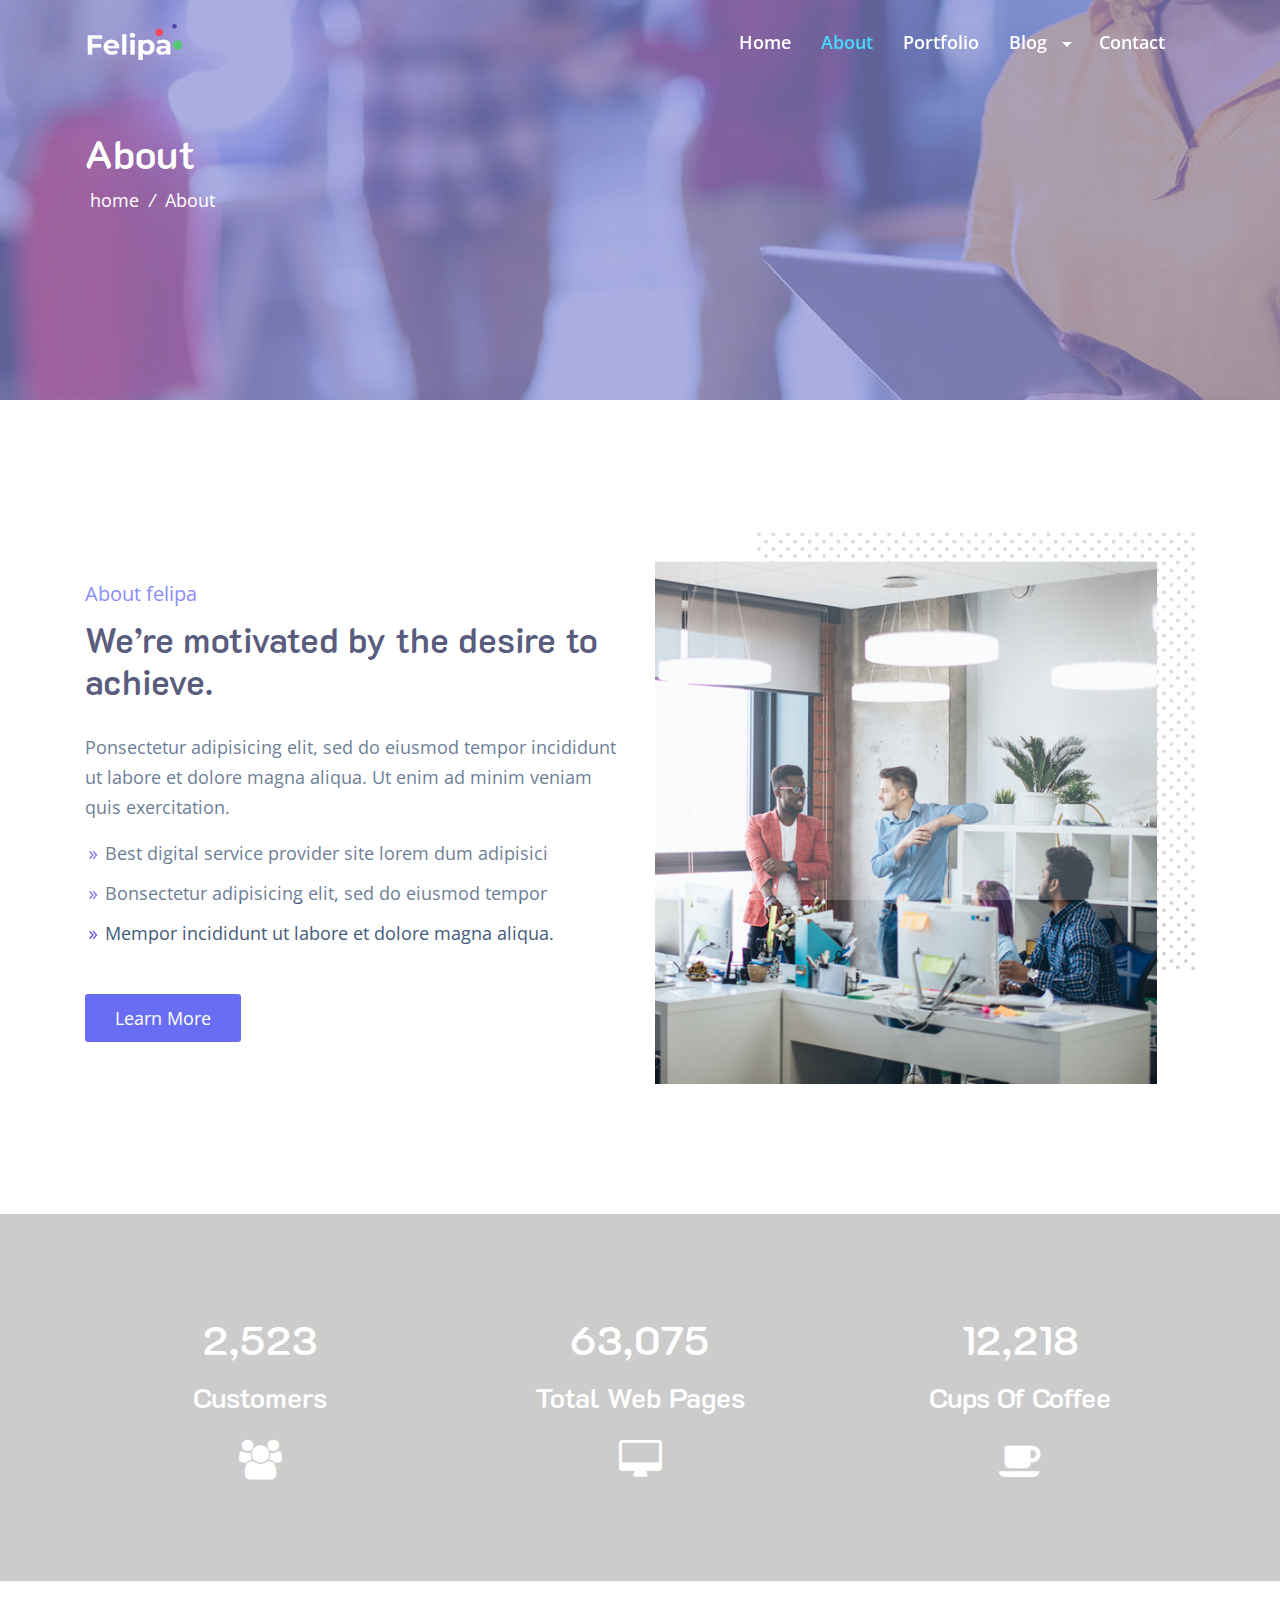
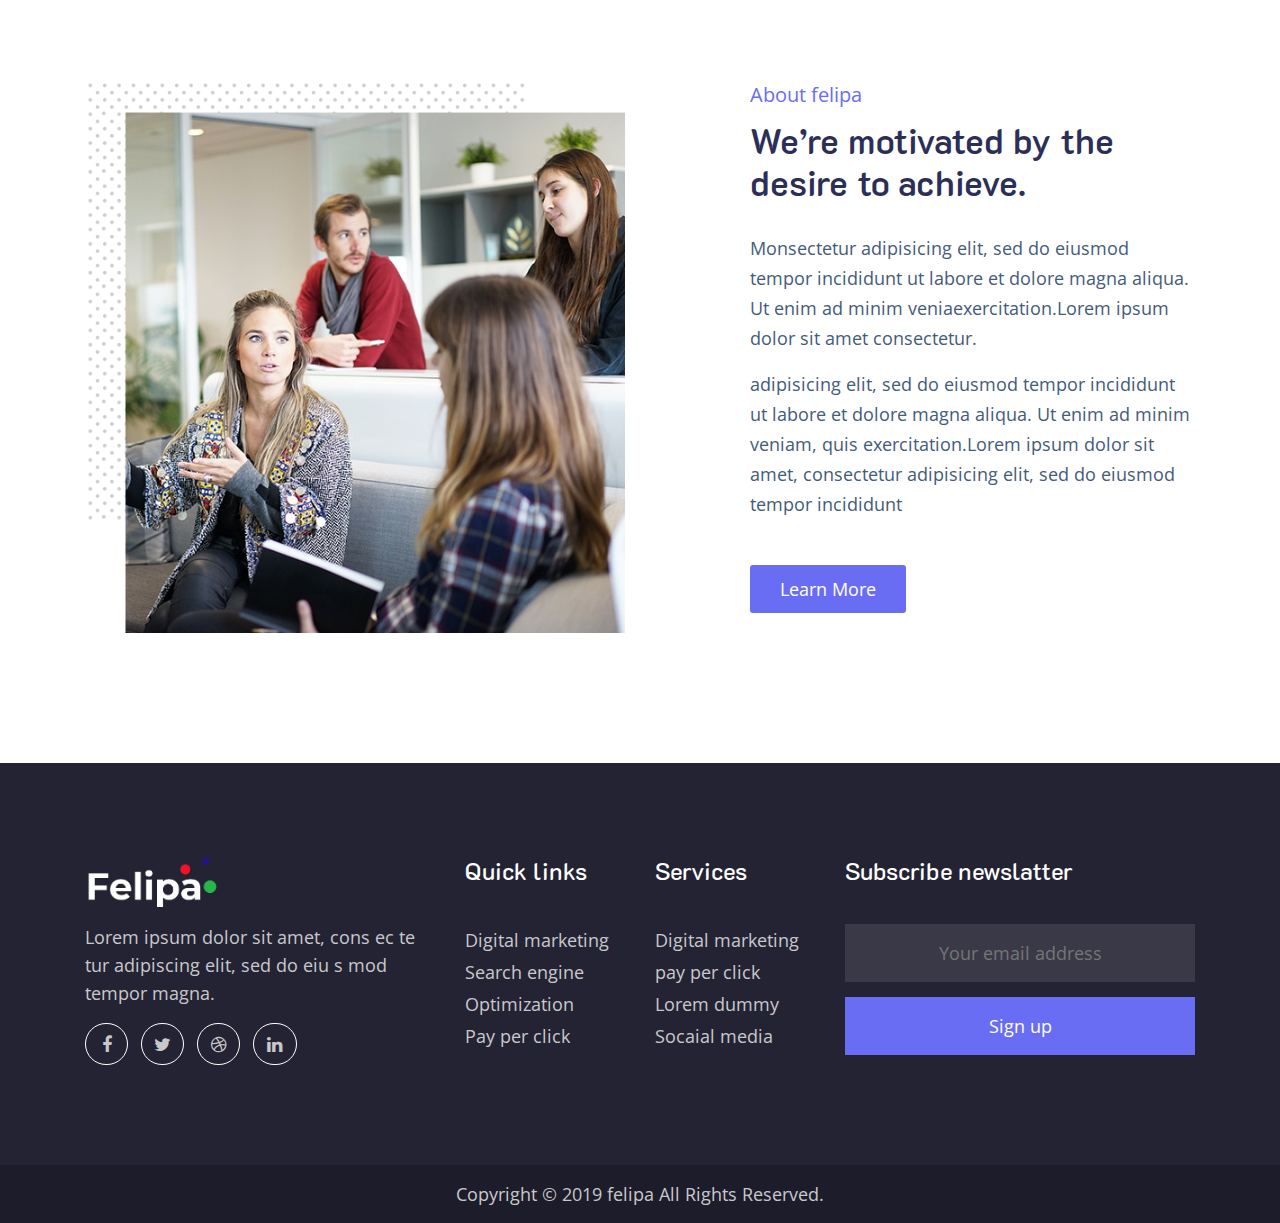
==== about.html @ 46c105ef "i just push the tamplate" ====
<!doctype html>
<html lang="zxx">


<!-- Mirrored from themebeyond.com/html/felipa/about.html by HTTrack Website Copier/3.x [XR&CO'2014], Wed, 31 May 2023 21:00:04 GMT -->
<head>
    <!-- Required meta tags -->
    <meta charset="utf-8">
    <meta name="viewport" content="width=device-width, initial-scale=1, shrink-to-fit=no">
    <!-- Bootstrap CSS -->
    <link rel="stylesheet" href="css/bootstrap.min.css">
    <link rel="stylesheet" href="css/slick.css">
    <link rel="stylesheet" href="css/slick-theme.css">
    <link rel="stylesheet" href="css/flaticon.css">
    <link rel="stylesheet" href="css/elegent-icon.css">
    <link rel="stylesheet" href="css/font-awesome.min.css">
    <link rel="stylesheet" href="css/magnific-popup.css">
    <link rel="stylesheet" href="css/color.css">
    <link rel="stylesheet" href="css/theme.css">
    <title>Felipa - About</title>
</head>

<body>
    <!-- Preloading -->
    <div id="preloader">
        <div class="spinner">
            <div class="uil-ripple-css" style="transform:scale(0.29);">
                <div></div>
                <div></div>
            </div>
        </div>
    </div>
    <nav class="navbar navbar-expand-lg fixed-top">
        <div class="container">
            <a href="index.html" class="custom-logo-link">
                <img src="images/logo-white.png" alt="logo">
            </a>
            <a class="sticky-logo" rel="home" href="index.html">
                <img src="images/logo-color.png" alt="felipa">
            </a>
            <button class="navbar-toggler" type="button" data-toggle="collapse" data-target="#navbarNav" aria-controls="navbarNav" aria-expanded="false" aria-label="Toggle navigation">
                <span class="navbar-toggler-icon"></span>
            </button>
            <div class="collapse navbar-collapse" id="navbarNav">
                <ul class="navbar-nav ml-auto">
                    <li class="nav-item">
                        <a class="nav-link" href="index.html">Home</a>
                    </li>
                    <li class="nav-item">
                        <a class="nav-link active" href="about.html">About</a>
                    </li>
                    <li class="nav-item">
                        <a class="nav-link" href="portfolio.html">Portfolio</a>
                    </li>
                    <li class="nav-item dropdown">
                        <a class="nav-link dropdown-toggle" href="#" id="pageMenu" data-toggle="dropdown">
                            Blog
                        </a>
                        <div class="dropdown-menu" aria-labelledby="pageMenu">
                            <a class="dropdown-item" href="blog.html">Blog List</a>
                            <a class="dropdown-item" href="single.html">Single</a>
                        </div>
                    </li>
                    <li class="nav-item">
                        <a class="nav-link" href="contact.html">Contact</a>
                    </li>
                </ul>
            </div>
        </div>
    </nav>
    <section class="breadcrumb-bnr">
        <img src="images/bnr-breadcrumb.png" alt="">
        <div class="breadcrumb-content">
            <div class="container">
                <div class="row">
                    <div class="col-md-12">
                        <h1>About </h1>
                        <div id="crumbs"><a href="index.html">home</a>
                            <i>/</i>
                            <a href="about.html">About</a>
                        </div>
                    </div>
                </div>
            </div>
        </div>
    </section>
    <div class="container">
        <div class="row">
            <div class="col-sm-12 d-block d-lg-none text-center">
                <img class="img-fluid" src="images/img-1.png" alt="">
                <div class="space" style="height: 50px"></div>
            </div>
            <div class="col-sm-12 col-lg-6">
                <div class="space d-none d-md-none d-xl-block d-sm-block" style="height: 50px"></div>
                <div class="section-title color" style="text-align: left">
                    <span>About felipa</span>
                    <h1>We’re motivated by the desire to achieve.</h1>
                </div>
                <div class="space" style="height: 20px"></div>
                <div class="elementor-text-editor">
                    <p>Ponsectetur adipisicing elit, sed do eiusmod tempor incididunt ut labore et dolore magna aliqua. Ut enim ad minim veniam quis exercitation.</p>
                    <ul>
                        <li>Best digital service provider site lorem dum adipisici</li>
                        <li>Bonsectetur adipisicing elit, sed do eiusmod tempor</li>
                        <li>Mempor incididunt ut labore et dolore magna aliqua.</li>
                    </ul>
                </div>
                <div class="space" style="height: 30px"></div>
                <div class="felipa-btn">
                    <a href="#">Learn More</a>
                </div>
            </div>
            <div class="col-sm-12 col-lg-6 d-none d-xl-block d-lg-block">
                <img class="img-fluid" src="images/img-1.png" alt="">
            </div>
        </div>
    </div>
    <div class="space" style="height: 130px"></div>
    <section class="home-counter">
        <div class="container">
              <div class="row">
                <div class="col-md-4" >
                  <h1><span class="counter">2,523</span></h1>
                  <h3>Customers</h3>
                  <i class="fa fa-users"></i>
                </div> 
                <div class="col-md-4">
                  <h1><span class="counter">63,075</span></h1>
                  <h3>Total Web Pages</h3>
                  <i class="fa fa-desktop"></i>
                </div>
                <div class="col-md-4">
                  <h1><span class="counter">12,218</span></h1>
                  <h3>Cups Of Coffee</h3>
                  <i class="fa fa-coffee"></i>
                </div>
              </div>
        </div>
    </section>
    <div class="space" style="height: 100px"></div>
    <div class="container">
        <div class="row">
            <div class="col-sm-12 col-lg-6">
                <img class="img-fluid" src="images/img-2.png" alt="">
            </div>
            <div class="col-sm-12 col-lg-5 offset-lg-1">
                <div class="section-title color" style="text-align: left">
                    <span>About felipa</span>
                    <h1>We’re motivated by the desire to achieve.</h1>
                </div>
                <div class="space" style="height: 20px"></div>
                <div class="elementor-text-editor">
                    <p>Monsectetur adipisicing elit, sed do eiusmod tempor incididunt ut labore et dolore magna aliqua. Ut enim ad minim veniaexercitation.Lorem ipsum dolor sit amet consectetur.</p>
                    <p>adipisicing elit, sed do eiusmod tempor incididunt ut labore et dolore magna aliqua. Ut enim ad minim veniam, quis exercitation.Lorem ipsum dolor sit amet, consectetur adipisicing elit, sed do eiusmod tempor incididunt</p>
                </div>
                <div class="space" style="height: 30px"></div>
                <div class="felipa-btn">
                    <a href="#">Learn More</a>
                </div>
            </div>
        </div>
    </div>
    <div class="space" style="height: 130px"></div>
    <footer>
        <div class="site-footer">
            <div class="container">
                <div class="row">
                    <div id="text-8" class="col-sm-6 col-xl-4 footer-widget">
                        <div class="textwidget">
                            <p><img class="img-fluid" width="135" height="auto" src="images/logo-white.png" alt="img"></p>
                            <p>Lorem ipsum dolor sit amet, cons ec te tur adipiscing elit, sed do eiu s mod tempor magna.</p>
                            <div class="footer-social">
                                <ul class="list-inline">
                                    <li class="list-inline-item"><a href="#"><i class="fa-fw fa fa-facebook"></i></a></li>
                                    <li class="list-inline-item"><a href="#"><i class="fa-fw fa fa-twitter"></i></a></li>
                                    <li class="list-inline-item"><a href="#"><i class="fa-fw fa fa-dribbble"></i></a></li>
                                    <li class="list-inline-item"><a href="#"><i class="fa-fw fa fa-linkedin"></i></a></li>
                                </ul>
                            </div>
                        </div>
                    </div>
                    <div id="nav_menu-4" class="col-sm-6 col-xl-2 footer-widget">
                        <h3 class="widget-title">Quick links</h3>
                        <div class="menu-usefull-link-container">
                            <ul id="menu-usefull-link" class="menu">
                                <li class="menu-item"><a href="#">Digital marketing</a></li>
                                <li class="menu-item"><a href="#">Search engine</a></li>
                                <li class="menu-item"><a href="#">Optimization</a></li>
                                <li class="menu-item"><a href="#">Pay per click</a></li>
                            </ul>
                        </div>
                    </div>
                    <div id="nav_menu-5" class="col-sm-6 col-xl-2 footer-widget">
                        <h3 class="widget-title">Services</h3>
                        <div class="menu-service-container">
                            <ul id="menu-service" class="menu">
                                <li class="menu-item"><a href="#">Digital marketing</a></li>
                                <li class="menu-item"><a href="#">pay per click</a></li>
                                <li class="menu-item"><a href="#">Lorem dummy</a></li>
                                <li class="menu-item"><a href="#">Socaial media</a></li>
                            </ul>
                        </div>
                    </div>
                    <div class="col-sm-6 col-xl-4 footer-widget">
                        <h3 class="widget-title">Subscribe newslatter</h3>
                        <form class="mc4wp-form">
                            <div class="mc4wp-form-fields">
                                <input type="email" name="EMAIL" placeholder="Your email address">
                                <input type="submit" value="Sign up">
                            </div>
                        </form>
                    </div>
                </div>
            </div>
        </div>
        <div class="footer-copyright">
            <p>
                Copyright © 2019 felipa All Rights Reserved. </p>
        </div>
    </footer>
    <div id="backtotop"><i class="arrow_up"></i></div>
    <script src="js/jquery.min.js"></script>
    <script src="js/jquery-migrate-3.0.0.min.js"></script>
    <script src="js/circliful.min.js"></script>
    <script src="js/bootstrap.min.js"></script>
    <script src="js/isotope.js"></script>
    <script src="js/slick.min.js"></script>
    <script src="js/wow.min.js"></script>
    <script src="js/waypoints.min.js"></script>
    <script src="js/counterup.min.js"></script>
    <script src="js/jquery.magnific-popup.min.js"></script>
    <script src="js/main.js"></script>
</body>


<!-- Mirrored from themebeyond.com/html/felipa/about.html by HTTrack Website Copier/3.x [XR&CO'2014], Wed, 31 May 2023 21:00:05 GMT -->
</html>
---- css/flaticon.css ----
/*
Flaticon icon font: Flaticon
Creation date: 02/03/2019 11:14
*/

@font-face {
  font-family: "Flaticon";
  src: url("Flaticon.eot");
  src: url("Flaticond41d.eot?#iefix") format("embedded-opentype"),
       url("Flaticon.woff2") format("woff2"),
       url("Flaticon.woff") format("woff"),
       url("Flaticon.ttf") format("truetype"),
       url("Flaticon.svg#Flaticon") format("svg");
  font-weight: normal;
  font-style: normal;
}

@media screen and (-webkit-min-device-pixel-ratio:0) {
  @font-face {
    font-family: "Flaticon";
    src: url("Flaticon.svg#Flaticon") format("svg");
  }
}

[class^="flaticon-"]:before, [class*=" flaticon-"]:before,
[class^="flaticon-"]:after, [class*=" flaticon-"]:after {   
  font-family: Flaticon;
  font-style: normal;
}


.flaticon-vector:before { content: "\f100"; }
.flaticon-web-programming:before { content: "\f101"; }
.flaticon-digital-marketing:before { content: "\f102"; }
.flaticon-3d:before { content: "\f103"; }
.flaticon-brainstorming:before { content: "\f104"; }
.flaticon-research:before { content: "\f105"; }
.flaticon-call:before { content: "\f106"; }
.flaticon-mail-send:before { content: "\f107"; }
.flaticon-internet:before { content: "\f108"; }
---- css/elegent-icon.css ----
@font-face {
	font-family: 'ElegantIcons';
	src:url('fonts/ElegantIcons.eot');
	src:url('fonts/ElegantIconsd41d.eot?#iefix') format('embedded-opentype'),
		url('fonts/ElegantIcons.woff') format('woff'),
		url('fonts/ElegantIcons.ttf') format('truetype'),
		url('fonts/ElegantIcons.svg#ElegantIcons') format('svg');
	font-weight: normal;
	font-style: normal;
}

/* Use the following CSS code if you want to use data attributes for inserting your icons */
[data-icon]:before {
	font-family: 'ElegantIcons';
	content: attr(data-icon);
	speak: none;
	font-weight: normal;
	font-variant: normal;
	text-transform: none;
	line-height: 1;
	-webkit-font-smoothing: antialiased;
	-moz-osx-font-smoothing: grayscale;
}

/* Use the following CSS code if you want to have a class per icon */
/*
Instead of a list of all class selectors,
you can use the generic selector below, but it's slower:
[class*="your-class-prefix"] {
*/
.arrow_up, .arrow_down, .arrow_left, .arrow_right, .arrow_left-up, .arrow_right-up, .arrow_right-down, .arrow_left-down, .arrow-up-down, .arrow_up-down_alt, .arrow_left-right_alt, .arrow_left-right, .arrow_expand_alt2, .arrow_expand_alt, .arrow_condense, .arrow_expand, .arrow_move, .arrow_carrot-up, .arrow_carrot-down, .arrow_carrot-left, .arrow_carrot-right, .arrow_carrot-2up, .arrow_carrot-2down, .arrow_carrot-2left, .arrow_carrot-2right, .arrow_carrot-up_alt2, .arrow_carrot-down_alt2, .arrow_carrot-left_alt2, .arrow_carrot-right_alt2, .arrow_carrot-2up_alt2, .arrow_carrot-2down_alt2, .arrow_carrot-2left_alt2, .arrow_carrot-2right_alt2, .arrow_triangle-up, .arrow_triangle-down, .arrow_triangle-left, .arrow_triangle-right, .arrow_triangle-up_alt2, .arrow_triangle-down_alt2, .arrow_triangle-left_alt2, .arrow_triangle-right_alt2, .arrow_back, .icon_minus-06, .icon_plus, .icon_close, .icon_check, .icon_minus_alt2, .icon_plus_alt2, .icon_close_alt2, .icon_check_alt2, .icon_zoom-out_alt, .icon_zoom-in_alt, .icon_search, .icon_box-empty, .icon_box-selected, .icon_minus-box, .icon_plus-box, .icon_box-checked, .icon_circle-empty, .icon_circle-slelected, .icon_stop_alt2, .icon_stop, .icon_pause_alt2, .icon_pause, .icon_menu, .icon_menu-square_alt2, .icon_menu-circle_alt2, .icon_ul, .icon_ol, .icon_adjust-horiz, .icon_adjust-vert, .icon_document_alt, .icon_documents_alt, .icon_pencil, .icon_pencil-edit_alt, .icon_pencil-edit, .icon_folder-alt, .icon_folder-open_alt, .icon_folder-add_alt, .icon_info_alt, .icon_error-oct_alt, .icon_error-circle_alt, .icon_error-triangle_alt, .icon_question_alt2, .icon_question, .icon_comment_alt, .icon_chat_alt, .icon_vol-mute_alt, .icon_volume-low_alt, .icon_volume-high_alt, .icon_quotations, .icon_quotations_alt2, .icon_clock_alt, .icon_lock_alt, .icon_lock-open_alt, .icon_key_alt, .icon_cloud_alt, .icon_cloud-upload_alt, .icon_cloud-download_alt, .icon_image, .icon_images, .icon_lightbulb_alt, .icon_gift_alt, .icon_house_alt, .icon_genius, .icon_mobile, .icon_tablet, .icon_laptop, .icon_desktop, .icon_camera_alt, .icon_mail_alt, .icon_cone_alt, .icon_ribbon_alt, .icon_bag_alt, .icon_creditcard, .icon_cart_alt, .icon_paperclip, .icon_tag_alt, .icon_tags_alt, .icon_trash_alt, .icon_cursor_alt, .icon_mic_alt, .icon_compass_alt, .icon_pin_alt, .icon_pushpin_alt, .icon_map_alt, .icon_drawer_alt, .icon_toolbox_alt, .icon_book_alt, .icon_calendar, .icon_film, .icon_table, .icon_contacts_alt, .icon_headphones, .icon_lifesaver, .icon_piechart, .icon_refresh, .icon_link_alt, .icon_link, .icon_loading, .icon_blocked, .icon_archive_alt, .icon_heart_alt, .icon_star_alt, .icon_star-half_alt, .icon_star, .icon_star-half, .icon_tools, .icon_tool, .icon_cog, .icon_cogs, .arrow_up_alt, .arrow_down_alt, .arrow_left_alt, .arrow_right_alt, .arrow_left-up_alt, .arrow_right-up_alt, .arrow_right-down_alt, .arrow_left-down_alt, .arrow_condense_alt, .arrow_expand_alt3, .arrow_carrot_up_alt, .arrow_carrot-down_alt, .arrow_carrot-left_alt, .arrow_carrot-right_alt, .arrow_carrot-2up_alt, .arrow_carrot-2dwnn_alt, .arrow_carrot-2left_alt, .arrow_carrot-2right_alt, .arrow_triangle-up_alt, .arrow_triangle-down_alt, .arrow_triangle-left_alt, .arrow_triangle-right_alt, .icon_minus_alt, .icon_plus_alt, .icon_close_alt, .icon_check_alt, .icon_zoom-out, .icon_zoom-in, .icon_stop_alt, .icon_menu-square_alt, .icon_menu-circle_alt, .icon_document, .icon_documents, .icon_pencil_alt, .icon_folder, .icon_folder-open, .icon_folder-add, .icon_folder_upload, .icon_folder_download, .icon_info, .icon_error-circle, .icon_error-oct, .icon_error-triangle, .icon_question_alt, .icon_comment, .icon_chat, .icon_vol-mute, .icon_volume-low, .icon_volume-high, .icon_quotations_alt, .icon_clock, .icon_lock, .icon_lock-open, .icon_key, .icon_cloud, .icon_cloud-upload, .icon_cloud-download, .icon_lightbulb, .icon_gift, .icon_house, .icon_camera, .icon_mail, .icon_cone, .icon_ribbon, .icon_bag, .icon_cart, .icon_tag, .icon_tags, .icon_trash, .icon_cursor, .icon_mic, .icon_compass, .icon_pin, .icon_pushpin, .icon_map, .icon_drawer, .icon_toolbox, .icon_book, .icon_contacts, .icon_archive, .icon_heart, .icon_profile, .icon_group, .icon_grid-2x2, .icon_grid-3x3, .icon_music, .icon_pause_alt, .icon_phone, .icon_upload, .icon_download, .social_facebook, .social_twitter, .social_pinterest, .social_googleplus, .social_tumblr, .social_tumbleupon, .social_wordpress, .social_instagram, .social_dribbble, .social_vimeo, .social_linkedin, .social_rss, .social_deviantart, .social_share, .social_myspace, .social_skype, .social_youtube, .social_picassa, .social_googledrive, .social_flickr, .social_blogger, .social_spotify, .social_delicious, .social_facebook_circle, .social_twitter_circle, .social_pinterest_circle, .social_googleplus_circle, .social_tumblr_circle, .social_stumbleupon_circle, .social_wordpress_circle, .social_instagram_circle, .social_dribbble_circle, .social_vimeo_circle, .social_linkedin_circle, .social_rss_circle, .social_deviantart_circle, .social_share_circle, .social_myspace_circle, .social_skype_circle, .social_youtube_circle, .social_picassa_circle, .social_googledrive_alt2, .social_flickr_circle, .social_blogger_circle, .social_spotify_circle, .social_delicious_circle, .social_facebook_square, .social_twitter_square, .social_pinterest_square, .social_googleplus_square, .social_tumblr_square, .social_stumbleupon_square, .social_wordpress_square, .social_instagram_square, .social_dribbble_square, .social_vimeo_square, .social_linkedin_square, .social_rss_square, .social_deviantart_square, .social_share_square, .social_myspace_square, .social_skype_square, .social_youtube_square, .social_picassa_square, .social_googledrive_square, .social_flickr_square, .social_blogger_square, .social_spotify_square, .social_delicious_square, .icon_printer, .icon_calulator, .icon_building, .icon_floppy, .icon_drive, .icon_search-2, .icon_id, .icon_id-2, .icon_puzzle, .icon_like, .icon_dislike, .icon_mug, .icon_currency, .icon_wallet, .icon_pens, .icon_easel, .icon_flowchart, .icon_datareport, .icon_briefcase, .icon_shield, .icon_percent, .icon_globe, .icon_globe-2, .icon_target, .icon_hourglass, .icon_balance, .icon_rook, .icon_printer-alt, .icon_calculator_alt, .icon_building_alt, .icon_floppy_alt, .icon_drive_alt, .icon_search_alt, .icon_id_alt, .icon_id-2_alt, .icon_puzzle_alt, .icon_like_alt, .icon_dislike_alt, .icon_mug_alt, .icon_currency_alt, .icon_wallet_alt, .icon_pens_alt, .icon_easel_alt, .icon_flowchart_alt, .icon_datareport_alt, .icon_briefcase_alt, .icon_shield_alt, .icon_percent_alt, .icon_globe_alt, .icon_clipboard {
	font-family: 'ElegantIcons';
	speak: none;
	font-style: normal;
	font-weight: normal;
	font-variant: normal;
	text-transform: none;
	line-height: 1;
	-webkit-font-smoothing: antialiased;
}
.arrow_up:before {
	content: "\21";
}
.arrow_down:before {
	content: "\22";
}
.arrow_left:before {
	content: "\23";
}
.arrow_right:before {
	content: "\24";
}
.arrow_left-up:before {
	content: "\25";
}
.arrow_right-up:before {
	content: "\26";
}
.arrow_right-down:before {
	content: "\27";
}
.arrow_left-down:before {
	content: "\28";
}
.arrow-up-down:before {
	content: "\29";
}
.arrow_up-down_alt:before {
	content: "\2a";
}
.arrow_left-right_alt:before {
	content: "\2b";
}
.arrow_left-right:before {
	content: "\2c";
}
.arrow_expand_alt2:before {
	content: "\2d";
}
.arrow_expand_alt:before {
	content: "\2e";
}
.arrow_condense:before {
	content: "\2f";
}
.arrow_expand:before {
	content: "\30";
}
.arrow_move:before {
	content: "\31";
}
.arrow_carrot-up:before {
	content: "\32";
}
.arrow_carrot-down:before {
	content: "\33";
}
.arrow_carrot-left:before {
	content: "\34";
}
.arrow_carrot-right:before {
	content: "\35";
}
.arrow_carrot-2up:before {
	content: "\36";
}
.arrow_carrot-2down:before {
	content: "\37";
}
.arrow_carrot-2left:before {
	content: "\38";
}
.arrow_carrot-2right:before {
	content: "\39";
}
.arrow_carrot-up_alt2:before {
	content: "\3a";
}
.arrow_carrot-down_alt2:before {
	content: "\3b";
}
.arrow_carrot-left_alt2:before {
	content: "\3c";
}
.arrow_carrot-right_alt2:before {
	content: "\3d";
}
.arrow_carrot-2up_alt2:before {
	content: "\3e";
}
.arrow_carrot-2down_alt2:before {
	content: "\3f";
}
.arrow_carrot-2left_alt2:before {
	content: "\40";
}
.arrow_carrot-2right_alt2:before {
	content: "\41";
}
.arrow_triangle-up:before {
	content: "\42";
}
.arrow_triangle-down:before {
	content: "\43";
}
.arrow_triangle-left:before {
	content: "\44";
}
.arrow_triangle-right:before {
	content: "\45";
}
.arrow_triangle-up_alt2:before {
	content: "\46";
}
.arrow_triangle-down_alt2:before {
	content: "\47";
}
.arrow_triangle-left_alt2:before {
	content: "\48";
}
.arrow_triangle-right_alt2:before {
	content: "\49";
}
.arrow_back:before {
	content: "\4a";
}
.icon_minus-06:before {
	content: "\4b";
}
.icon_plus:before {
	content: "\4c";
}
.icon_close:before {
	content: "\4d";
}
.icon_check:before {
	content: "\4e";
}
.icon_minus_alt2:before {
	content: "\4f";
}
.icon_plus_alt2:before {
	content: "\50";
}
.icon_close_alt2:before {
	content: "\51";
}
.icon_check_alt2:before {
	content: "\52";
}
.icon_zoom-out_alt:before {
	content: "\53";
}
.icon_zoom-in_alt:before {
	content: "\54";
}
.icon_search:before {
	content: "\55";
}
.icon_box-empty:before {
	content: "\56";
}
.icon_box-selected:before {
	content: "\57";
}
.icon_minus-box:before {
	content: "\58";
}
.icon_plus-box:before {
	content: "\59";
}
.icon_box-checked:before {
	content: "\5a";
}
.icon_circle-empty:before {
	content: "\5b";
}
.icon_circle-slelected:before {
	content: "\5c";
}
.icon_stop_alt2:before {
	content: "\5d";
}
.icon_stop:before {
	content: "\5e";
}
.icon_pause_alt2:before {
	content: "\5f";
}
.icon_pause:before {
	content: "\60";
}
.icon_menu:before {
	content: "\61";
}
.icon_menu-square_alt2:before {
	content: "\62";
}
.icon_menu-circle_alt2:before {
	content: "\63";
}
.icon_ul:before {
	content: "\64";
}
.icon_ol:before {
	content: "\65";
}
.icon_adjust-horiz:before {
	content: "\66";
}
.icon_adjust-vert:before {
	content: "\67";
}
.icon_document_alt:before {
	content: "\68";
}
.icon_documents_alt:before {
	content: "\69";
}
.icon_pencil:before {
	content: "\6a";
}
.icon_pencil-edit_alt:before {
	content: "\6b";
}
.icon_pencil-edit:before {
	content: "\6c";
}
.icon_folder-alt:before {
	content: "\6d";
}
.icon_folder-open_alt:before {
	content: "\6e";
}
.icon_folder-add_alt:before {
	content: "\6f";
}
.icon_info_alt:before {
	content: "\70";
}
.icon_error-oct_alt:before {
	content: "\71";
}
.icon_error-circle_alt:before {
	content: "\72";
}
.icon_error-triangle_alt:before {
	content: "\73";
}
.icon_question_alt2:before {
	content: "\74";
}
.icon_question:before {
	content: "\75";
}
.icon_comment_alt:before {
	content: "\76";
}
.icon_chat_alt:before {
	content: "\77";
}
.icon_vol-mute_alt:before {
	content: "\78";
}
.icon_volume-low_alt:before {
	content: "\79";
}
.icon_volume-high_alt:before {
	content: "\7a";
}
.icon_quotations:before {
	content: "\7b";
}
.icon_quotations_alt2:before {
	content: "\7c";
}
.icon_clock_alt:before {
	content: "\7d";
}
.icon_lock_alt:before {
	content: "\7e";
}
.icon_lock-open_alt:before {
	content: "\e000";
}
.icon_key_alt:before {
	content: "\e001";
}
.icon_cloud_alt:before {
	content: "\e002";
}
.icon_cloud-upload_alt:before {
	content: "\e003";
}
.icon_cloud-download_alt:before {
	content: "\e004";
}
.icon_image:before {
	content: "\e005";
}
.icon_images:before {
	content: "\e006";
}
.icon_lightbulb_alt:before {
	content: "\e007";
}
.icon_gift_alt:before {
	content: "\e008";
}
.icon_house_alt:before {
	content: "\e009";
}
.icon_genius:before {
	content: "\e00a";
}
.icon_mobile:before {
	content: "\e00b";
}
.icon_tablet:before {
	content: "\e00c";
}
.icon_laptop:before {
	content: "\e00d";
}
.icon_desktop:before {
	content: "\e00e";
}
.icon_camera_alt:before {
	content: "\e00f";
}
.icon_mail_alt:before {
	content: "\e010";
}
.icon_cone_alt:before {
	content: "\e011";
}
.icon_ribbon_alt:before {
	content: "\e012";
}
.icon_bag_alt:before {
	content: "\e013";
}
.icon_creditcard:before {
	content: "\e014";
}
.icon_cart_alt:before {
	content: "\e015";
}
.icon_paperclip:before {
	content: "\e016";
}
.icon_tag_alt:before {
	content: "\e017";
}
.icon_tags_alt:before {
	content: "\e018";
}
.icon_trash_alt:before {
	content: "\e019";
}
.icon_cursor_alt:before {
	content: "\e01a";
}
.icon_mic_alt:before {
	content: "\e01b";
}
.icon_compass_alt:before {
	content: "\e01c";
}
.icon_pin_alt:before {
	content: "\e01d";
}
.icon_pushpin_alt:before {
	content: "\e01e";
}
.icon_map_alt:before {
	content: "\e01f";
}
.icon_drawer_alt:before {
	content: "\e020";
}
.icon_toolbox_alt:before {
	content: "\e021";
}
.icon_book_alt:before {
	content: "\e022";
}
.icon_calendar:before {
	content: "\e023";
}
.icon_film:before {
	content: "\e024";
}
.icon_table:before {
	content: "\e025";
}
.icon_contacts_alt:before {
	content: "\e026";
}
.icon_headphones:before {
	content: "\e027";
}
.icon_lifesaver:before {
	content: "\e028";
}
.icon_piechart:before {
	content: "\e029";
}
.icon_refresh:before {
	content: "\e02a";
}
.icon_link_alt:before {
	content: "\e02b";
}
.icon_link:before {
	content: "\e02c";
}
.icon_loading:before {
	content: "\e02d";
}
.icon_blocked:before {
	content: "\e02e";
}
.icon_archive_alt:before {
	content: "\e02f";
}
.icon_heart_alt:before {
	content: "\e030";
}
.icon_star_alt:before {
	content: "\e031";
}
.icon_star-half_alt:before {
	content: "\e032";
}
.icon_star:before {
	content: "\e033";
}
.icon_star-half:before {
	content: "\e034";
}
.icon_tools:before {
	content: "\e035";
}
.icon_tool:before {
	content: "\e036";
}
.icon_cog:before {
	content: "\e037";
}
.icon_cogs:before {
	content: "\e038";
}
.arrow_up_alt:before {
	content: "\e039";
}
.arrow_down_alt:before {
	content: "\e03a";
}
.arrow_left_alt:before {
	content: "\e03b";
}
.arrow_right_alt:before {
	content: "\e03c";
}
.arrow_left-up_alt:before {
	content: "\e03d";
}
.arrow_right-up_alt:before {
	content: "\e03e";
}
.arrow_right-down_alt:before {
	content: "\e03f";
}
.arrow_left-down_alt:before {
	content: "\e040";
}
.arrow_condense_alt:before {
	content: "\e041";
}
.arrow_expand_alt3:before {
	content: "\e042";
}
.arrow_carrot_up_alt:before {
	content: "\e043";
}
.arrow_carrot-down_alt:before {
	content: "\e044";
}
.arrow_carrot-left_alt:before {
	content: "\e045";
}
.arrow_carrot-right_alt:before {
	content: "\e046";
}
.arrow_carrot-2up_alt:before {
	content: "\e047";
}
.arrow_carrot-2dwnn_alt:before {
	content: "\e048";
}
.arrow_carrot-2left_alt:before {
	content: "\e049";
}
.arrow_carrot-2right_alt:before {
	content: "\e04a";
}
.arrow_triangle-up_alt:before {
	content: "\e04b";
}
.arrow_triangle-down_alt:before {
	content: "\e04c";
}
.arrow_triangle-left_alt:before {
	content: "\e04d";
}
.arrow_triangle-right_alt:before {
	content: "\e04e";
}
.icon_minus_alt:before {
	content: "\e04f";
}
.icon_plus_alt:before {
	content: "\e050";
}
.icon_close_alt:before {
	content: "\e051";
}
.icon_check_alt:before {
	content: "\e052";
}
.icon_zoom-out:before {
	content: "\e053";
}
.icon_zoom-in:before {
	content: "\e054";
}
.icon_stop_alt:before {
	content: "\e055";
}
.icon_menu-square_alt:before {
	content: "\e056";
}
.icon_menu-circle_alt:before {
	content: "\e057";
}
.icon_document:before {
	content: "\e058";
}
.icon_documents:before {
	content: "\e059";
}
.icon_pencil_alt:before {
	content: "\e05a";
}
.icon_folder:before {
	content: "\e05b";
}
.icon_folder-open:before {
	content: "\e05c";
}
.icon_folder-add:before {
	content: "\e05d";
}
.icon_folder_upload:before {
	content: "\e05e";
}
.icon_folder_download:before {
	content: "\e05f";
}
.icon_info:before {
	content: "\e060";
}
.icon_error-circle:before {
	content: "\e061";
}
.icon_error-oct:before {
	content: "\e062";
}
.icon_error-triangle:before {
	content: "\e063";
}
.icon_question_alt:before {
	content: "\e064";
}
.icon_comment:before {
	content: "\e065";
}
.icon_chat:before {
	content: "\e066";
}
.icon_vol-mute:before {
	content: "\e067";
}
.icon_volume-low:before {
	content: "\e068";
}
.icon_volume-high:before {
	content: "\e069";
}
.icon_quotations_alt:before {
	content: "\e06a";
}
.icon_clock:before {
	content: "\e06b";
}
.icon_lock:before {
	content: "\e06c";
}
.icon_lock-open:before {
	content: "\e06d";
}
.icon_key:before {
	content: "\e06e";
}
.icon_cloud:before {
	content: "\e06f";
}
.icon_cloud-upload:before {
	content: "\e070";
}
.icon_cloud-download:before {
	content: "\e071";
}
.icon_lightbulb:before {
	content: "\e072";
}
.icon_gift:before {
	content: "\e073";
}
.icon_house:before {
	content: "\e074";
}
.icon_camera:before {
	content: "\e075";
}
.icon_mail:before {
	content: "\e076";
}
.icon_cone:before {
	content: "\e077";
}
.icon_ribbon:before {
	content: "\e078";
}
.icon_bag:before {
	content: "\e079";
}
.icon_cart:before {
	content: "\e07a";
}
.icon_tag:before {
	content: "\e07b";
}
.icon_tags:before {
	content: "\e07c";
}
.icon_trash:before {
	content: "\e07d";
}
.icon_cursor:before {
	content: "\e07e";
}
.icon_mic:before {
	content: "\e07f";
}
.icon_compass:before {
	content: "\e080";
}
.icon_pin:before {
	content: "\e081";
}
.icon_pushpin:before {
	content: "\e082";
}
.icon_map:before {
	content: "\e083";
}
.icon_drawer:before {
	content: "\e084";
}
.icon_toolbox:before {
	content: "\e085";
}
.icon_book:before {
	content: "\e086";
}
.icon_contacts:before {
	content: "\e087";
}
.icon_archive:before {
	content: "\e088";
}
.icon_heart:before {
	content: "\e089";
}
.icon_profile:before {
	content: "\e08a";
}
.icon_group:before {
	content: "\e08b";
}
.icon_grid-2x2:before {
	content: "\e08c";
}
.icon_grid-3x3:before {
	content: "\e08d";
}
.icon_music:before {
	content: "\e08e";
}
.icon_pause_alt:before {
	content: "\e08f";
}
.icon_phone:before {
	content: "\e090";
}
.icon_upload:before {
	content: "\e091";
}
.icon_download:before {
	content: "\e092";
}
.social_facebook:before {
	content: "\e093";
}
.social_twitter:before {
	content: "\e094";
}
.social_pinterest:before {
	content: "\e095";
}
.social_googleplus:before {
	content: "\e096";
}
.social_tumblr:before {
	content: "\e097";
}
.social_tumbleupon:before {
	content: "\e098";
}
.social_wordpress:before {
	content: "\e099";
}
.social_instagram:before {
	content: "\e09a";
}
.social_dribbble:before {
	content: "\e09b";
}
.social_vimeo:before {
	content: "\e09c";
}
.social_linkedin:before {
	content: "\e09d";
}
.social_rss:before {
	content: "\e09e";
}
.social_deviantart:before {
	content: "\e09f";
}
.social_share:before {
	content: "\e0a0";
}
.social_myspace:before {
	content: "\e0a1";
}
.social_skype:before {
	content: "\e0a2";
}
.social_youtube:before {
	content: "\e0a3";
}
.social_picassa:before {
	content: "\e0a4";
}
.social_googledrive:before {
	content: "\e0a5";
}
.social_flickr:before {
	content: "\e0a6";
}
.social_blogger:before {
	content: "\e0a7";
}
.social_spotify:before {
	content: "\e0a8";
}
.social_delicious:before {
	content: "\e0a9";
}
.social_facebook_circle:before {
	content: "\e0aa";
}
.social_twitter_circle:before {
	content: "\e0ab";
}
.social_pinterest_circle:before {
	content: "\e0ac";
}
.social_googleplus_circle:before {
	content: "\e0ad";
}
.social_tumblr_circle:before {
	content: "\e0ae";
}
.social_stumbleupon_circle:before {
	content: "\e0af";
}
.social_wordpress_circle:before {
	content: "\e0b0";
}
.social_instagram_circle:before {
	content: "\e0b1";
}
.social_dribbble_circle:before {
	content: "\e0b2";
}
.social_vimeo_circle:before {
	content: "\e0b3";
}
.social_linkedin_circle:before {
	content: "\e0b4";
}
.social_rss_circle:before {
	content: "\e0b5";
}
.social_deviantart_circle:before {
	content: "\e0b6";
}
.social_share_circle:before {
	content: "\e0b7";
}
.social_myspace_circle:before {
	content: "\e0b8";
}
.social_skype_circle:before {
	content: "\e0b9";
}
.social_youtube_circle:before {
	content: "\e0ba";
}
.social_picassa_circle:before {
	content: "\e0bb";
}
.social_googledrive_alt2:before {
	content: "\e0bc";
}
.social_flickr_circle:before {
	content: "\e0bd";
}
.social_blogger_circle:before {
	content: "\e0be";
}
.social_spotify_circle:before {
	content: "\e0bf";
}
.social_delicious_circle:before {
	content: "\e0c0";
}
.social_facebook_square:before {
	content: "\e0c1";
}
.social_twitter_square:before {
	content: "\e0c2";
}
.social_pinterest_square:before {
	content: "\e0c3";
}
.social_googleplus_square:before {
	content: "\e0c4";
}
.social_tumblr_square:before {
	content: "\e0c5";
}
.social_stumbleupon_square:before {
	content: "\e0c6";
}
.social_wordpress_square:before {
	content: "\e0c7";
}
.social_instagram_square:before {
	content: "\e0c8";
}
.social_dribbble_square:before {
	content: "\e0c9";
}
.social_vimeo_square:before {
	content: "\e0ca";
}
.social_linkedin_square:before {
	content: "\e0cb";
}
.social_rss_square:before {
	content: "\e0cc";
}
.social_deviantart_square:before {
	content: "\e0cd";
}
.social_share_square:before {
	content: "\e0ce";
}
.social_myspace_square:before {
	content: "\e0cf";
}
.social_skype_square:before {
	content: "\e0d0";
}
.social_youtube_square:before {
	content: "\e0d1";
}
.social_picassa_square:before {
	content: "\e0d2";
}
.social_googledrive_square:before {
	content: "\e0d3";
}
.social_flickr_square:before {
	content: "\e0d4";
}
.social_blogger_square:before {
	content: "\e0d5";
}
.social_spotify_square:before {
	content: "\e0d6";
}
.social_delicious_square:before {
	content: "\e0d7";
}
.icon_printer:before {
	content: "\e103";
}
.icon_calulator:before {
	content: "\e0ee";
}
.icon_building:before {
	content: "\e0ef";
}
.icon_floppy:before {
	content: "\e0e8";
}
.icon_drive:before {
	content: "\e0ea";
}
.icon_search-2:before {
	content: "\e101";
}
.icon_id:before {
	content: "\e107";
}
.icon_id-2:before {
	content: "\e108";
}
.icon_puzzle:before {
	content: "\e102";
}
.icon_like:before {
	content: "\e106";
}
.icon_dislike:before {
	content: "\e0eb";
}
.icon_mug:before {
	content: "\e105";
}
.icon_currency:before {
	content: "\e0ed";
}
.icon_wallet:before {
	content: "\e100";
}
.icon_pens:before {
	content: "\e104";
}
.icon_easel:before {
	content: "\e0e9";
}
.icon_flowchart:before {
	content: "\e109";
}
.icon_datareport:before {
	content: "\e0ec";
}
.icon_briefcase:before {
	content: "\e0fe";
}
.icon_shield:before {
	content: "\e0f6";
}
.icon_percent:before {
	content: "\e0fb";
}
.icon_globe:before {
	content: "\e0e2";
}
.icon_globe-2:before {
	content: "\e0e3";
}
.icon_target:before {
	content: "\e0f5";
}
.icon_hourglass:before {
	content: "\e0e1";
}
.icon_balance:before {
	content: "\e0ff";
}
.icon_rook:before {
	content: "\e0f8";
}
.icon_printer-alt:before {
	content: "\e0fa";
}
.icon_calculator_alt:before {
	content: "\e0e7";
}
.icon_building_alt:before {
	content: "\e0fd";
}
.icon_floppy_alt:before {
	content: "\e0e4";
}
.icon_drive_alt:before {
	content: "\e0e5";
}
.icon_search_alt:before {
	content: "\e0f7";
}
.icon_id_alt:before {
	content: "\e0e0";
}
.icon_id-2_alt:before {
	content: "\e0fc";
}
.icon_puzzle_alt:before {
	content: "\e0f9";
}
.icon_like_alt:before {
	content: "\e0dd";
}
.icon_dislike_alt:before {
	content: "\e0f1";
}
.icon_mug_alt:before {
	content: "\e0dc";
}
.icon_currency_alt:before {
	content: "\e0f3";
}
.icon_wallet_alt:before {
	content: "\e0d8";
}
.icon_pens_alt:before {
	content: "\e0db";
}
.icon_easel_alt:before {
	content: "\e0f0";
}
.icon_flowchart_alt:before {
	content: "\e0df";
}
.icon_datareport_alt:before {
	content: "\e0f2";
}
.icon_briefcase_alt:before {
	content: "\e0f4";
}
.icon_shield_alt:before {
	content: "\e0d9";
}
.icon_percent_alt:before {
	content: "\e0da";
}
.icon_globe_alt:before {
	content: "\e0de";
}
.icon_clipboard:before {
	content: "\e0e6";
}


	.glyph {
		float: left;
		text-align: center;
		padding: .75em;
		margin: .4em 1.5em .75em 0;
		width: 6em;
text-shadow: none;
	}
        .glyph_big {
        font-size: 128px;
        color: #59c5dc;
        float: left;
        margin-right: 20px;
        }

        .glyph div { padding-bottom: 10px;}

	.glyph input {
		font-family: consolas, monospace;
		font-size: 12px;
		width: 100%;
		text-align: center;
		border: 0;
		box-shadow: 0 0 0 1px #ccc;
		padding: .2em;
                -moz-border-radius: 5px;
                -webkit-border-radius: 5px;
	}
	.centered {
		margin-left: auto;
		margin-right: auto;
	}
	.glyph .fs1 {
		font-size: 2em;
	}
---- css/color.css ----
.sticky,
.portfolio-item:hover,
.blog-item:hover,
.banner-4 .bnr-btn ul li a:hover,
.banner-4 .bnr-btn .list-inline-item:not(:last-child) a:hover,
.navcolor .quote-btn,
.blog-item-date,
.service-item:hover,
.post-password-form p input[type=submit],
.banner .bnr-social ul li a:hover,
.banner .bnr-btn ul li a:hover,
.pagination .prev,
.pagination .next,
.portfolio-overview,
.pricing-item .pricing-card a,
.seo-form input[type=submit],
.portfolio-sec .prevPortfolio,
.single_item_content,
.felipa-btn input,
.blog-item-shape:hover .blog-item-shape-content,
.dropdown-item.active,
.portfolio-filter li.select-cat,
.feature-item:hover .feature-item-icon,
.post-navigation:hover,
.widget.widget_tags a:hover,
.service-item:hover,
.dropdown-item:focus,
.dropdown-item:hover,
.navbar .dropdown .current-menu-item a,
.felipa-btn a,
.single_item_content,
.comment-form button,
.wp-block-button__link,
.dropdown-item.active,
.dropdown-item:active,
.excerpt-date,
.team:hover,
.footer-social ul li a:hover,
.footer-call-to-action a,
.banner-3 a,
.alt-color a,
.portfolio-sec .nextPortfolio,
.mc4wp-form-fields input[type=submit],
.portfolio-overview>a,
.pricing-item .pricing-card,
.select-cat {
    background-color: #696df3;
}

.blog-btn,
.portfolio-item span,
#backtotop i,
.banner .bnr-btn .list-inline-item:not(:last-child) a,
.excerpt-item h5:hover,
.contact-item i,
.quote-btn:hover,
.service-item-3 i,
.service-item i,
.search-form button,
.widget ul li a:hover,
.widget ul li:hover,
.widget.widget_recent_post ul li a:hover,
.feature-item-icon i,
.bnr-counter ul li span,
.service-item i,
.footer-call-to-action span,
.slick-dots li.slick-active button:before,
.pricing-item .pricing-features span,
.section-title h1 span,
#cancel-comment-reply-link,
.comment-reply-link,
.logged-in-as a,
.section-title>span,
.banner p span {
    color: #696df3;
}

.blog-btn,
.banner-4 .bnr-btn ul li a:hover,
.banner-4 .bnr-btn .list-inline-item:not(:last-child) a:hover,
.uil-ripple-css div,
.feature-item-icon {
    border-color: #696df3;
}



@media (max-width: 768px) {

    .breadcrumb-content {
        background-color: #696df3;
    }
}

@media (max-width: 414px) {
    .breadcrumb-bnr {
        background-color: #696df3;
    }

}
---- css/theme.css ----
/* Table of Content
==================================================
  
  1 Body and Core Css
  2 Navbar
  3 Titile
  4 Banner
  5 Services
  6 Counter
  7 Button
  8 Progress Circle
  9 Feature item
  10 Blog
  11 Portfolio
  12 Keyword checker
  13 Call To Action
  14 Testimonial
  15 Widget
  16 Footer
*/
@import url('http://fonts.googleapis.com/css?family=K2D:100,200,300,400,500,600,700,800|Open+Sans:300,400,600,700,800');
body {
    line-height: 28px;
    font-family: Open Sans;
    font-size: 18px;
    color: #445c7b;
}

html {
    scroll-behavior: smooth;
}

h1,
h2,
h3,
h4,
h5,
h6 {
    font-family: K2D;
    line-height: 50px;
    font-weight: 600;
    -ms-word-wrap: break-word;
    word-wrap: break-word;
    color: #2b2f58;
}

a,
a:hover,
a:focus {
    text-decoration: none !important;
    outline: none;
}

textarea:focus,
input[type="text"]:focus,
input[type="password"]:focus,
input[type="datetime"]:focus,
input[type="datetime-local"]:focus,
input[type="date"]:focus,
input[type="month"]:focus,
input[type="time"]:focus,
input[type="week"]:focus,
input[type="number"]:focus,
input[type="email"]:focus,
input[type="url"]:focus,
input[type="search"]:focus,
input[type="tel"]:focus,
input[type="color"]:focus,
.uneditable-input:focus,
.form-control:focus {
    border-color: #6346fe;
    -webkit-box-shadow: 0 1px 1px rgba(0, 0, 0, 0.075) inset, 0 0 1px #6346fe;
    box-shadow: 0 1px 1px rgba(0, 0, 0, 0.075) inset, 0 0 1px #6346fe;
    outline: 0 none;
}

.elementor-text-editor {
    font-size: 18px;
    line-height: 30px;
    color: #445c7b;
}

.elementor-text-editor ul {
    list-style-image: url('../images/list-style.png');
    padding-left: 20px; 
}

ul li {
    margin-bottom: 10px;
}

.space {
    overflow: hidden;
    display: block;
}


.space-bottom {
    margin-bottom: 90px;
}

.img-shadow {
    -webkit-box-shadow: 0px 30px 64px 16px rgba(129, 116, 254, 0.15) !important;
    box-shadow: 0px 30px 64px 16px rgba(129, 116, 254, 0.15) !important;
}

.awards {
    margin-right: 50px;
    margin-top: 50px;
}

.awards i {
    font-size: 50px;
    line-height: 50px;
}

.awards p {
    font-size: 20px;
    color: #260634;
    font-weight: 600;
    margin-top: 10px;
}

.rev_slider_wrapper {
    margin-top: -20px !important;
}

.client {
    margin-bottom: 30px;
}

.blog-btn {
    padding: 10px 30px;
    border: 1px solid;
    border-radius: 3px;
    display: inline-block;
    margin-right: 15px;
    -webkit-transition: 0.3s;
    -o-transition: 0.3s;
    transition: 0.3s;
}

.blog-btn:hover {
    color: #fff;    
    -webkit-box-shadow: 0px 8px 10px 0px rgba(44, 22, 146, 0.2);
    box-shadow: 0px 8px 10px 0px rgba(44, 22, 146, 0.2);
}
.animate-top,
.animate-bottom {
    transition: 0.2s;
}
.animate-top:hover {
    margin-top: -40px;
}
.animate-bottom:hover {
    margin-top: -40px;
}
.home-counter {
    background: url('../images/testi.jpg');
    background-repeat: no-repeat;
    background-position: center;
    -webkit-background-size: cover;
    background-size: cover;
    background-attachment: fixed;
    padding: 100px 0;
    color: #fff;
    text-align: center;
	background-color:#ccc;
}
.home-counter h1,
.home-counter h3 {
    color: #fff;
}
.home-counter i {
    font-size: 40px;
    margin-top: 10px;
}
.contact-info i {
    margin-right: 15px;
    font-size: 25px;
}
.contact-info p {
    margin-bottom: 0;
}
.contact-info .row {
    margin-bottom: 30px;
}
/*--------------------------------------------------------------
# Preloader
--------------------------------------------------------------*/

#preloader {
    background: #fff;
    position: fixed;
    top: 0;
    left: 0;
    width: 100%;
    height: 100%;
    z-index: 10000;
    display: table;
    text-align: center;
}

.spinner {
    margin: auto;
    text-align: center;
    display: table-cell;
    vertical-align: middle;
}

@-webkit-keyframes uil-ripple {
    0% {
        width: 0;
        height: 0;
        opacity: 0;
        margin: 0 0 0 0;
    }

    33% {
        width: 44%;
        height: 44%;
        margin: -22% 0 0 -22%;
        opacity: 1;
    }

    100% {
        width: 88%;
        height: 88%;
        margin: -44% 0 0 -44%;
        opacity: 0;
    }
}

@-webkit-keyframes uil-ripple {
    0% {
        width: 0;
        height: 0;
        opacity: 0;
        margin: 0 0 0 0;
    }

    33% {
        width: 44%;
        height: 44%;
        margin: -22% 0 0 -22%;
        opacity: 1;
    }

    100% {
        width: 88%;
        height: 88%;
        margin: -44% 0 0 -44%;
        opacity: 0;
    }
}

@-webkit-keyframes uil-ripple {
    0% {
        width: 0;
        height: 0;
        opacity: 0;
        margin: 0 0 0 0;
    }

    33% {
        width: 44%;
        height: 44%;
        margin: -22% 0 0 -22%;
        opacity: 1;
    }

    100% {
        width: 88%;
        height: 88%;
        margin: -44% 0 0 -44%;
        opacity: 0;
    }
}

@keyframes uil-ripple {
    0% {
        width: 0;
        height: 0;
        opacity: 0;
        margin: 0 0 0 0;
    }

    33% {
        width: 44%;
        height: 44%;
        margin: -22% 0 0 -22%;
        opacity: 1;
    }

    100% {
        width: 88%;
        height: 88%;
        margin: -44% 0 0 -44%;
        opacity: 0;
    }
}

.uil-ripple-css {
    background: none;
    position: relative;
    width: 200px;
    height: 200px;
    margin: 0 auto;
}

.uil-ripple-css div {
    position: absolute;
    top: 50%;
    left: 50%;
    margin: 0;
    width: 0;
    height: 0;
    opacity: 0;
    border-radius: 50%;
    border-width: 12px;
    border-style: solid;
    -webkit-animation: uil-ripple 2s ease-out infinite;
    animation: uil-ripple 2s ease-out infinite;
}

.uil-ripple-css div:nth-of-type(2) {
    -webkit-animation-delay: 1s;
    animation-delay: 1s;
}



.no-scroll-y {
    overflow-y: hidden;
}



/***************************
            Navbar
****************************/
.navbar {
    padding: 20px 0;
    -webkit-transition: 0.3s all linear;
    -o-transition: 0.3s all linear;
    transition: 0.3s all linear;
}

.navbar ul li {
    margin-bottom: 0;
}

.dropdown li {
    margin-bottom: 0;
}

.dropdown-item {
    padding: 10px 15px;
}

.dropdown-toggle::after {
    margin: -3px;
    margin-left: 10px;
}

body.admin-bar .fixed-top {
    top: 28px;
}

.navbar-logo {
    font-size: 32px;
    font-weight: bold;
    color: #fff;
}
.navbar.navcolor .navbar-logo {
    color: #666;
}
.custom-logo-link img,
.sticky-logo img {
    height: 100%;
    width: 100px;
}
.sticky-logo {
    display: none;
}
.navbar .nav-link {
    padding-right: 30px !important;
    color: #fff;
    padding-left: 0!important;
    font-weight: 600;
}

.navbar.navcolor {
    -webkit-transition: 0.3s all linear;
    -o-transition: 0.3s all linear;
    transition: 0.3s all linear;
    padding: 20px 0;
    background: #fff;
    -webkit-box-shadow: 0px 20px 30px 0px rgba(106, 82, 254, 0.07);
    box-shadow: 0px 20px 30px 0px rgba(106, 82, 254, 0.07);
}

.navbar .nav-link:hover,
.navbar .nav-link.active,
.navbar.navcolor .nav-link.active,
.navbar-nav .nav-item .nav-link:hover,
.navbar.navcolor .nav-link:hover {
    color: #11cffd;
}
.dropdown-item:hover {
    color: #fff;
}
.navbar.navcolor .nav-link {
    color: #2b2f58;
}

.dropdown-menu {
    border-radius: 0;
    padding: 0;
    border: none;
    box-shadow: 0px 30px 50px 0px rgba(14, 0, 40, 0.1);
    transform: translateY(20px);
    transition: all 0.2s linear;
    padding: 15px 0;
    min-width: 230px;
    margin-left: 10px;
    font-size: 14px;
}

.navbar-toggler-icon {
    background-image: url("data:image/svg+xml;charset=utf8,%3Csvg viewBox='0 0 30 30' xmlns='http://www.w3.org/2000/svg'%3E%3Cpath stroke='rgba(0, 0, 0, 0.5)' stroke-width='2' stroke-linecap='round' stroke-miterlimit='10' d='M4 7h22M4 15h22M4 23h22'/%3E%3C/svg%3E");
}
.quote-btn {
    padding: 10px 15px;
    color: #fff;
    border-radius: 3px;
    border: 1px solid;
    font-size: 16px;
}
.quote-btn:hover {
    background: #fff;
}
.navcolor .quote-btn:hover {
    color: #fff;
}
/***************************
            Titile
****************************/
.section-title h1 {
    font-weight: 600;
    font-size: 35px;
    margin-bottom: 10px;
    line-height: 42px;
	margin-top: 10px;
}

.section-title>span {
    font-size: 20px;
}

.section-title.white {
    color: #fff;
}

.section-title.white span {
    color: #fff;
}

/***************************
        Banner
****************************/
.banner {
    background-image: url(../images/header-banner.png);
    background-repeat: no-repeat;
    padding: 300px 0 250px;
}

.banner h1 {
    font-size: 72px;
    color: #fff;
    margin-bottom: 25px;
    font-weight: 600;
    line-height: 75px;
}
.banner p {
    color: #fff;
}

.banner .bnr-btn ul li a {
    padding: 12px 30px;
    border: 1px solid #fff;
    border-radius: 3px;
    display: inline-block;
    margin-right: 15px;
    color: #fff;
}

.banner .bnr-btn ul li a:hover,
.banner .bnr-btn .list-inline-item:not(:last-child) a:hover {
    -webkit-transition: 0.3s;
    -o-transition: 0.3s;
    transition: 0.3s;
    -webkit-box-shadow: 0px 8px 10px 0px rgba(44, 22, 146, 0.2);
    box-shadow: 0px 8px 10px 0px rgba(44, 22, 146, 0.2);
    border: 1px solid;
    /*color: #fff;*/
}

.banner .bnr-btn {
    margin-top: 30px;
}

.banner .bnr-btn .list-inline-item:not(:last-child) a {
    background: #fff;
}
.gradient-bg .bnr-btn .list-inline-item a {
    background: #fff;
	padding: 12px 30px;
    border: 1px solid #fff;
    border-radius: 3px;
    display: inline-block;
}

.banner .banner4-image {
    right: 10%;
    position: absolute;
    top: 25%;
}

.aboutme_image_icon {
    position: absolute;
    top: 45%;
    right: 50px;
    left: 0;
    margin: 0 auto;
    cursor: pointer;
    color: #fff;
    background: #6384ff;
    width: 60px;
    height: 60px;
    border-radius: 50%;
}

.aboutme_image_icon:before {
    content: '';
    display: inline-block;
    position: absolute;
    top: -2px;
    left: -2px;
    bottom: -2px;
    right: -2px;
    border-radius: inherit;
    border: 1px solid #6384ff;
    -webkit-animation: btnIconRipple 2s cubic-bezier(.23, 1, .32, 1) both infinite;
    animation: btnIconRipple 2s cubic-bezier(.23, 1, .32, 1) both infinite;
}

.aboutme_image_icon i {
    padding: 22px 24px;
}

@-webkit-keyframes btnIconRipple {
    0% {
        border-width: 4px;
        -webkit-transform: scale(1);
        transform: scale(1)
    }

    80% {
        border-width: 1px;
        -webkit-transform: scale(1.35);
        transform: scale(1.35)
    }

    100% {
        opacity: 0
    }
}

@keyframes btnIconRipple {
    0% {
        border-width: 4px;
        -webkit-transform: scale(1);
        transform: scale(1)
    }

    80% {
        border-width: 1px;
        -webkit-transform: scale(1.35);
        transform: scale(1.35)
    }

    100% {
        opacity: 0
    }
}


.breadcrumb-bnr {
    overflow: hidden;
    margin-bottom: 130px;
    position: relative;
    height: 400px;
}

.breadcrumb-bnr img {
    width: 100%;
}

.breadcrumb-content {
    position: absolute;
    content: '';
    width: 100%;
    height: 100%;
    color: #fff;
    top: 0;
    padding: 10% 0;
}

.breadcrumb-content h1 {
    font-weight: 600;
    color: #fff;
}

.breadcrumb-content a {
    color: #fff!important;
    margin: 0 5px;
}

.banner-3 {
    color: #fff;
    position: relative;
}

.banner-3 span {
    text-transform: uppercase;
    margin-top: 100px;
    font-size: 20px;
}

.banner-3 h1 {
    font-weight: bold;
    margin-top: 30px;
    margin-bottom: 15px;
    font-size: 56px;
    line-height: 75px;
}

.banner-3 a {
    color: #fff;
    padding: 10px 30px;
    display: inline-block;
    border-radius: 3px;
    margin-top: 30px;
}

.banner-3 p {
    font-size: 18px;
}

.banner-shape-animate img {
    position: absolute;
}

.banner-shape-animate img {
    right: 10%;
    top: 15%;
}

/***************************
        Services
****************************/
.services {
    background: #f5f5ff;
    background-image: url(../images/service-bg.png);
    background-repeat: no-repeat;
    padding: 100px 0 ;
}
.service-item {
    text-align: center;
    background: #fff;
    padding: 70px 30px;
    box-shadow: 0px 10px 30px 0px rgba(54, 56, 110, 0.15);
    -webkit-transition: 0.3s;
    -o-transition: 0.3s;
    transition: 0.3s;
    margin-bottom: 30px;
}
.service-item i {
    font-size: 65px;
    display: block;
    line-height: 65px;
}

.service-item h5 {
    margin-top: 40px;
    color: #1e0e6a;
    font-size: 30px;
    line-height: 0;
    margin-bottom: 35px;
    font-weight: 500;
}

.service-item p {
    margin-bottom: 0;
}
.service-item:hover i,
.service-item:hover h5,
.service-item:hover p {
    color: #fff;
}

/***************************
        Counter
****************************/
.gradient-bg {
    background: #696df3;
    text-align: center;
    color: #fff;
}
.gradient-bg  h1,  .gradient-bg h3{
    color: #fff;
}
.gradient-bg  i{
      font-size: 44px;
}
.gradient-bg h2{
    font-family: K2D;
    font-size: 40px;
}
.gradient-bg h2, .gradient-bg .bnr-btn{
	margin-top:3%;
	    color: #fff;
}

.counter-item {
    text-align: center;
}
.counter-icon {
    height: 80px;
    display: flex;
    justify-content: center;
    align-items: center;
}

.counter-item span {
    font-weight: bold;
    font-size: 48px;
	display: block;
	margin-top: 30px;
	margin-bottom: 20px;
    color: #2b2f58;
}

.counter-item p {
    color: #696df3;
    font-size: 20px;
}

/***************************
        Button
****************************/
.felipa-btn a,
.felipa-btn input {
    color: #fff;
    padding: 10px 30px;
    border-radius: 3px;
    display: inline-block;
    cursor: pointer;
    -webkit-transition: 0.3s;
    -o-transition: 0.3s;
    transition: 0.3s;
}

.footer-call-to-action a:hover,
.felipa-btn input:hover,
.felipa-btn a:hover {
    -webkit-transition: 0.3s;
    -o-transition: 0.3s;
    transition: 0.3s;
    -webkit-box-shadow: 0px 8px 10px 0px rgba(44, 22, 146, 0.2);
    box-shadow: 0px 8px 10px 0px rgba(44, 22, 146, 0.2);
}

/***************************
    Progress Circle
****************************/
.progress-title {
    color: #fff;
    font-size: 24px;
    font-weight: 500;
}

.progress-item {
    text-align: center;
}

.counter-sec .progress-item {
    width: 150px;
    float: left;
}

.counter-sec .progress-item:nth-child(1) {
    padding-top: 100px;
}

.counter-sec .progress-item:nth-child(2) {
    padding-top: 220px;
}

.counter-sec .progress-item:nth-child(3) {
    padding-top: 80px;
}

.counter-sec .progress-item:nth-child(4) {
    padding-top: 220px;
}

/***************************
            Feature item
****************************/
.features-bg {
    background: url(../images/shape-bg1.html);
    background-repeat: no-repeat;
    background-size: cover;
    width: 100%;
    position: relative;
}

.feature-item {
    overflow: hidden;
}

.feature-item-icon {
    float: left;
    width: 50px;
    height: 50px;
    background: #f7f4fd;
    border-radius: 50%;
    text-align: center;
    margin-right: 15px;
    padding-top: 15px;
    margin-bottom: 30px;

}

.feature-item-icon i {
    font-size: 20px;
}

.feature-item-content h5 {
    padding-top: 0;
    margin-top: 0;
    display: inline-block;
    line-height: 0;
    color: #2b2f58;
}

.feature-item:hover i {
    color: #fff;
}

.feature-item:hover .feature-item-icon {
    border: 1px solid #fff;
}


.circle-img-animate {
    position: relative;
}


.photo-anim .animate-obj {
    right: 25%;
}

.animate-obj {
    position: absolute;
    top: -3%;
    right: 40%;
    list-style: none;
    -webkit-animation-name: spin;
    animation-name: spin;
    -webkit-animation-duration: 25000ms;
    animation-duration: 25000ms;
    -webkit-animation-iteration-count: infinite;
    animation-iteration-count: infinite;
    -webkit-animation-timing-function: linear;
    animation-timing-function: linear;
}

.animate-obj li {
    margin: 20px;
    position: relative;
}

.animate-obj li img {
    -webkit-animation-name: spin;
    animation-name: spin;
    -webkit-animation-duration: 5000ms;
    animation-duration: 5000ms;
    -webkit-animation-iteration-count: infinite;
    animation-iteration-count: infinite;
    -webkit-animation-timing-function: linear;
    animation-timing-function: linear;
}

.animate-obj li:nth-child(1) {
    right: 0;
}

.animate-obj li:nth-child(2) {
    right: 200%;
}

.animate-obj li:nth-child(3) {
    right: 330%;
}

.animate-obj li:nth-child(4) {
    right: 395%;
}

.animate-obj li:nth-child(5) {
    left: 338%;
}

.animate-obj li:nth-child(6) {
    left: 393%;
}

.animate-obj li:nth-child(7) {
    right: 397%;
}

.animate-obj li:nth-child(8) {
    left: 287%;
}

.animate-obj li:nth-child(9) {
    right: 360%;
}

.animate-obj li:nth-child(10) {
    right: 248%;
}

.animate-obj li:nth-child(11) {
    left: 131%;
}

.animate-obj li:nth-child(12) {
    right: 0;
}

@-webkit-keyframes spin {
    from {
        -webkit-transform: rotate(0deg);
        transform: rotate(0deg);
    }

    to {
        -webkit-transform: rotate(360deg);
        transform: rotate(360deg);
    }
}

@keyframes spin {
    from {
        -webkit-transform: rotate(0deg);
        transform: rotate(0deg);
    }

    to {
        -webkit-transform: rotate(360deg);
        transform: rotate(360deg);
    }
}

/***************************
        Blog
****************************/

.excerpt-item,
.content-item {
    border-top-left-radius: 5px;
    border-top-right-radius: 5px;
    background: #fff;
    border-radius: 6px;
    -webkit-box-shadow: 0px 0px 56px 14px rgba(186, 179, 226, 0.08);
    box-shadow: 0px 0px 56px 14px rgba(186, 179, 226, 0.08);
    margin-bottom: 50px;
    overflow: hidden;
    -webkit-transition: 0.3s;
    -o-transition: 0.3s;
    transition: 0.3s;
}


.excerpt-item:hover {
    -webkit-box-shadow: 0px 10px 30px 0px rgba(54, 56, 110, 0.15);
    box-shadow: 0px 10px 30px 0px rgba(54, 56, 110, 0.15);
    -webkit-transition: .5s ease-in-out;
    -o-transition: .5s ease-in-out;
    transition: .5s ease-in-out;
}

.excerpt-item:last-child {
    margin-bottom: 0;
}

.excerpt-item h5 {
    margin-bottom: 20px;
    font-weight: 500;
    color: #2b2f58;
    line-height: 25px;
    font-size: 26px;
}


.excerpt-item ul li a,
.content-item ul li a {
    margin-right: 5px;
    font-size: 14px;
    margin-left: 5px;
    color: #445c7b;
}

.excerpt-content,
.content-content {
    padding: 15px 25px 15px;
}


.excerpt-content>ul {
	margin-bottom: 0;
}

.content-content>ul li ,
.excerpt-content>ul li {
    font-size: 14px;
    margin-right: 10px;
}
.content-content>ul li img ,
.excerpt-content>ul li img {
    margin-right: 7px;
}
.excerpt-img,
.content-img {
    position: relative;
    overflow: hidden;
}

.excerpt-item img {
    -webkit-transition: .5s ease-in-out;
    -o-transition: .5s ease-in-out;
    transition: .5s ease-in-out;
}

.excerpt-img:hover img {
    -webkit-transform: scale(1.2);
    -ms-transform: scale(1.2);
    transform: scale(1.2);
}

.excerpt-date,
.content-date {
    position: absolute;
    left: 0;
    top: 0;
    border-top-left-radius: 5px;
    color: #fff;
    padding: 10px;
    width: 110px;
}

.excerpt-date h3,
.content-date h3 {
    font-weight: bold;
    color: #fff;
    margin-bottom: 0;
}

.relative-post {
    -webkit-box-shadow: 0px 0px 56px 14px rgba(186, 179, 226, 0.08);
    box-shadow: 0px 0px 56px 14px rgba(186, 179, 226, 0.08);
}

.relative-posts h4 {
    color: #1e0e6a;
    margin: 40px 0 30px;
    font-weight: 600;
}

.relative-post h6 {
    padding: 20px 15px;
    font-size: 16px;
    font-weight: 500;
    line-height: 24px;
}

.relative-post a {
    color: #1e0e6a;
}

.post-commets {
    border-bottom: 1px solid #f2f2f2;
    padding-bottom: 30px;
    margin-bottom: 45px;
}


.pagination {
    display: inline-block;
    margin-top: 40px;
}

.pagination .page-numbers {
    padding: 0 15px;
    font-size: 18px;
}

.pagination .prev,
.pagination .next {
    color: #fff;
    -webkit-box-shadow: 0px 8px 15px 0px rgba(150, 150, 150, 0.31);
    box-shadow: 0px 8px 15px 0px rgba(150, 150, 150, 0.31);
    display: inline-block;
    padding: 6px 25px;
    border-radius: 100px;
    margin: 0 7px;
    border: none;
}

.pagination a {
    color: #000;
}

.pagination .current {
    font-weight: bold;
}

/***************************
        Counter
****************************/
.counter-sec {
    background: #f1f1ff;
    padding: 100px 0 80px;
}
/***************************
        blog
****************************/
.blog-sec {
    padding: 100px 0;
}
.blog-item {
     box-shadow: 0px 10px 30px 0px rgba(54, 56, 110, 0.15);
     -webkit-transition: 0.3s;
    -o-transition: 0.3s;
    transition: 0.3s;
}
.blog-item:hover p,
.blog-item:hover i,
.blog-item:hover h5,
.blog-item:hover a {
    color: #fff;
}

.blog-item-content {
    padding: 15px 20px 20px;
}

.blog-item-content ul {
    margin-bottom: 0;
}

.blog-item-content ul li i {
    margin-right: 10px;
    font-size: 14px;
}

.blog-item-content ul li a {
    margin-right: 5px;
    font-size: 14px;
    color: #2b2f58;
}

.blog-item-content h5 {
    line-height: 28px;
    font-weight: 500;
    color: #2b2f58;
    line-height: 25px;
}
.blog-item-content p {
    margin-bottom: 0;
    font-size: 16px
}


.blog-item-content .blog-btn {
    margin-top: 20px;
    margin-bottom: 10px;
    font-size: 16px;
}
.front-date {
    font-weight: 600;
    margin: 10px 0 15px!important;
}
/***************************
            Portfolio
****************************/

.social-share {
    background: #fff;
    border-radius: 6px;
    padding: 30px;
    margin-bottom: 50px;
}

.social-share ul {
    margin-bottom: 0;
}

.social-share ul li a {
    display: inline-block;
    padding: 10px 35px;
    border-radius: 50px;
    color: #fff;
}

.social-share ul li a i {
    margin-right: 10px;
}

.social-share ul li:nth-child(1) a {
    background: #4969a8;
}

.social-share ul li:nth-child(2) a {
    background: #2aa3ef;
}

.social-share ul li:nth-child(3) a {
    background: #dc4a38;
}

.social-share ul li:nth-child(4) a {
    background: #1178b3;
}

.post-navigation {
    border: 1px solid #f2f2f2;
    padding: 40px 40px 30px;
    border-radius: 6px;
    height: 165px;
    -webkit-transition: 0.3s;
    -o-transition: 0.3s;
    transition: 0.3s;
}

.post-navigation span {
    font-size: 16px;
    color: #666666;
}

.post-navigation a {
    font-size: 18px;
}

.post-navigation a {
    font-size: 16px;
    margin-top: 5px;
    line-height: 26px;
    color: inherit;
    display: block;
}

.post-navigation:hover,
.post-navigation:hover a,
.post-navigation:hover span {
    color: #fff;
}

.portfolio-sec {
    padding: 0 0 90px;
}
.portfolio-item {
    -webkit-box-shadow: 0px 0px 56px 14px rgba(186, 179, 226, 0.08);
    box-shadow: 0px 0px 56px 14px rgba(186, 179, 226, 0.08);
    margin-bottom: 30px;
    -webkit-transition: 0.3s all linear;
    -o-transition: 0.3s all linear;
    transition: 0.3s all linear;
}

.portfolio-item span {
    padding: 20px 30px 0;
    font-size: 16px;
    display: block;
}
.portfolio-item h5 {
    color: #2b2f58;
    font-weight: 600;
    padding: 5px 30px 20px;
    margin-bottom: 0;
    line-height: 26px;
}
.portfolio-item:hover {
    cursor: all-scroll;
}
.portfolio-item:hover,
.portfolio-item:hover span,
.portfolio-item:hover h5 {
    color: #fff;
}
.single-portfolio-image {
    margin-bottom: 50px;
    position: relative;
}

/***************************
    Keyword checker
****************************/
.seo-form {
    background: #fff;
    -webkit-box-shadow: 0px 30px 56px 14px rgba(186, 179, 226, 0.08);
    box-shadow: 0px 30px 56px 14px rgba(186, 179, 226, 0.08);
    position: relative;
    z-index: 1;
}

.seo-form:before {
    position: absolute;
    content: '';
    left: -40%;
    bottom: 0;
    width: 100%;
    height: 100%;
    z-index: -1;
    background: url("../images/leaf.html");
    background-repeat: no-repeat;
}

.seo-form h3 {
    background: #6448ec;
    color: #fff;
    text-align: center;
    padding: 35px;
}

.seo-form .seo-form-content {
    padding: 35px;
    padding-bottom: 10px;
}

.seo-form .seo-form-content label {
    margin-top: -17px;
    position: absolute;
    margin-left: 30px;
    background: #fff;
    padding: 0 5px;
}

.seo-form input {
    width: 100%;
    height: 60px;
    padding: 0 30px;
    margin-bottom: 25px;
    border: none;
    background: #fcfbff;
}

.seo-form input[type=submit] {
    color: #fff;
    text-transform: uppercase;
}

.count-item {}

/***************************
    Call To Action
****************************/
.call-to-action-bg {
    background: url("../images/call-to-action.html");
    background-repeat: no-repeat;
    background-size: cover;
    width: 100%;
    height: 100%;
}

.call-to-action {
    color: #fff;
    padding: 55px 0 65px;
}

.call-to-action h1 {
    margin-bottom: 25px;
}

.cta-btn {
    text-align: right;
}



.call-to-action a {
    color: #fff;
    padding: 10px 20px;
    display: inline-block;
    border-radius: 3px;
    margin-top: 15px;
}

.footer-call-to-action {
    background: #F2F1FF;
    padding: 80px 0;
}

.footer-call-to-action h2 {
    font-size: 35px;
    color: #2b2f58;
    font-weight: 600;
}

.footer-call-to-action span {
    font-size: 20px;
}

.footer-call-to-action a {
    display: inline-block;
    color: #fff;
    padding: 15px 35px;
    border-radius: 5px;
}

/***************************
            Team
****************************/
.team-sec {
    background: #f5f5ff;
    background-image: url(../images/service-bg.png);
    background-repeat: no-repeat;
    padding: 100px 0 70px;
}

.team-sec .col-sm-6 {
    padding: 0;
}

.team {
	background-color: #696df3;
    text-align: center;
    padding-bottom: 25px;
    -webkit-transition: 0.3s;
    -o-transition: 0.3s;
    transition: 0.3s;
}
.team h5,
.team  a,
.team  i,
.team  {
    color: #fff;
}
.team a {
    border-color: #fff;
}
.team>img {
    margin-bottom: 30px;
    width: 100%;
    height: auto;
}

.team h5 {
    font-weight: bold;
    line-height: 0;
    margin-top: 10px;
    margin-bottom: 18px;
    font-weight: 500;
}

.team span {
    font-size: 16px;
    display: block;
    line-height: 25px;
}


.team-content ul li a {
    border: 1px solid #fff;
    border-radius: 50%;
    color: #2b2f58;
    width: 35px;
    height: 35px;
    display: flex;
    justify-content: center;
    align-items: center;
    font-size: 16px;
}
/***************************
    Testimonial
****************************/
.testimonials {
    overflow: hidden;
    margin-bottom: 110px;
}
.testimonial-item {
    padding: 40px 30px;
    background: #fff;
    margin: 30px 15px;
    box-shadow: 0px 10px 30px 0px rgba(54, 56, 110, 0.15);
}
.testimonial-item p {
    margin-bottom: 30px;
    font-style: italic;
}
.testimonial-item h5 {
    line-height: 20px;  
    margin-bottom: 0;
    margin-top: 5px;
    font-size: 16px;
    font-weight: 500;
}

.testimonial-item span {
    font-size: 13px;
}
.testi-quote {
    position: absolute;
    bottom: 0;
    padding-left: 20%;
}
.testimonial-item i {
    font-size: 14px;
}

.testimonial-item .row img {
    margin-right: 0;
    border-radius: 50%!important;
}
.testimonial-item .list-inline {
    float: right;
    margin-top: 15px;
}
.testimonial-item .list-inline, 
.testimonial-item .list-inline-item:not(:last-child) {
    margin-bottom: 0;
    color: #ffc800;
}
.testimonial-item .list-inline-item {
    margin-right: 5px;
}
/***************************
            Conatct
****************************/
.contact-item {
    background: #fff;
    box-shadow: 0px 10px 30px 0px rgba(54, 56, 110, 0.15);
    padding: 90px 30px 60px;
    text-align: center;
}
.contact-item img {
    margin-bottom: 10px;
}
.contact-item i {
    font-size: 65px;
    margin-bottom: 20px;
    display: inline-block;
}
.contact-item p {
    margin-bottom: 0;
}
/***************************
            Widget
****************************/
.widget {
    padding: 30px;
    background: #fff;
    -webkit-box-shadow: 0px 0px 56px 14px rgba(186, 179, 226, 0.08);
    box-shadow: 0px 0px 56px 14px rgba(186, 179, 226, 0.08);
    margin-bottom: 30px;
    border-radius: 6px;
}

.widget:last-child {
    margin-bottom: 0;
}

.widget-title {
    color: #1e0e6a;
    font-size: 24px;
    font-weight: 600;
    margin-bottom: 30px;
    line-height: 26px;
}

.search-form form {
    position: relative;
}


.post-password-form p input[type=submit] {
    padding: 11px 50px;
    color: #fff;
    border-radius: 3px;
    border: none;
    margin-left: 15px;
}

.post-password-form p input[type=password],
.search-form input[type=text] {
    height: 50px;
    width: 100%;
    padding: 0 15px;
    border: 1px solid #ccc;
    border-radius: 3px;
}

.search-form button {
    position: absolute;
    right: 0;
    top: 0;
    padding: 12px 15px;
    background: transparent;
    border: none;
    cursor: pointer;
}

.widget.widget_felipa_recent_post img {
    float: left;
    margin-right: 15px;
}


.widget.widget_felipa_recent_post ul li:not(:last-child) {
    margin-bottom: 25px;
}
.widget.widget_felipa_recent_post ul li a {
    line-height: 20px;
    overflow: hidden;
    display: inline-block;
    color: #1e0e6a;
}

.widget.widget_felipa_recent_post p {
    margin-bottom: 0;
    line-height: 22px;
    font-size: 16px;
}

.widget>ul {
    margin: 0;
    padding: 0;
}

.widget ul li {
    list-style: none;
    border-bottom: 1px solid #f2f2f2;
    margin-bottom: 15px;
    padding-bottom: 15px;
    color: #666666;
}

.widget ul li:last-child {
    margin-bottom: 0;
    padding-bottom: 0;
    border-bottom: none;
}

.widget ul li a {
    color: #666666;
}

.widget ul li span {
    float: right;
}

.widget.widget_felipa_recent_post span {
    color: #666666;
    font-size: 14px;
    float: left;
}

.widget.widget_tags a {
    display: inline-block;
    padding: 2px 15px;
    border: 1px solid #7f7f7f;
    border-radius: 50px;
    margin-bottom: 15px;
    margin-right: 10px;
    color: #666666;

}

.widget.widget_tags a:hover {
    color: #fff;
    border: 1px solid #fff;
}

/***************************
            Footer
****************************/
.contact-form input[type='email'],
.contact-form input[type='text'],
.contact-form input[type='number'] {
    height: 50px;
    margin-bottom: 30px;
    color: #6346fe;
    background: #f5f5ff;
    border: none;
}

.contact-form textarea {
    height: 150px;
    margin-bottom: 30px;
    color: #6346fe;    
    background: #f5f5ff!important;
    border: none;
}

.contact-form .felipa-btn input {
    border: none;
}

/***************************
            pricing
****************************/
.pricing .section-title span {
    text-transform: uppercase;
    font-weight: bold;
}

.pricing .section-title h1 {
    color: #260634;
}

.pricing .section-title p {
    color: #666666;
}

.pricing-item .pricing-card {
    color: #fff;
    padding: 35px 50px 60px;
    text-align: center;
    border-radius: 6px;
    position: relative;
    width: 47%;
    float: left;
    margin: 0 7.5px;
}

.pricing-item .pricing-card h1 {
    font-weight: bold;
    font-size: 50px;
    display: inline-block;
}

.pricing-item .pricing-card span {
    font-weight: 400;
    margin-right: 5px;
}

.pricing-item .pricing-card h6 {
    margin-top: 95px;
    font-size: 20px;
    font-family: Hind;
}

.pricing-item .pricing-card p {
    margin-bottom: 105px;
}

.pricing-item .pricing-card .package-btn li {
    background: #fff;
    color: #666;
    padding: 10px 30px;
    margin: 0;
    border-radius: 5px;
}


.pricing-item .pricing-card a {
    color: #fff;
    display: block;
    padding: 15px;
    text-transform: uppercase;
    position: absolute;
    width: 100%;
    left: 0;
    right: 0;
    bottom: 0;
    -webkit-transition: 0.3s;
    -o-transition: 0.3s;
    transition: 0.3s;
}

.pricing-item .pricing-card a:hover {
    -webkit-box-shadow: 0px 20px 30px 0px rgba(146, 124, 255, 0.15);
    box-shadow: 0px 20px 30px 0px rgba(146, 124, 255, 0.15);
}


.pricing-item .pricing-features {
    width: 47%;
    float: left;
    margin: 0 7.5px;
    padding-left: 40px;
    margin-top: 20px;
}

.pricing-item .pricing-features span {
    font-size: 20px;
    text-transform: uppercase;
}

.pricing-item .pricing-features h2 {
    color: #260634;
    font-weight: bold;
    font-size: 30px;
    margin-bottom: 25px;
}

.pricing-item .pricing-features .form-check {
    margin-bottom: 15px;
}

.pricing-item .pricing-features .form-check input {
    margin-top: 8px;
}

/***************************
        Backtotop
****************************/

#backtotop {
    position: fixed;
    bottom: 40px;
    right: 30px;
    display: none;
    -webkit-box-shadow: 0px 20px 50px 0px rgba(44, 22, 146, 0.1);
    box-shadow: 0px 20px 50px 0px rgba(44, 22, 146, 0.1);
    background: #fff;
    border-radius:50%;
    padding: 13px 14px 6px;
}

#backtotop i {
    font-size: 20px;
}

#backtotop i:hover {
    cursor: pointer;
}

.error-404>h2 {
    font-size: 120px;
    font-weight: bold;
    margin-bottom: 100px;
}

.error-404 {
    margin-bottom: 90px;
}
/*--------------------------------------------------------------
# Comments
--------------------------------------------------------------*/

.comment-content {
    display: table;
}
.comments-title {
    margin: 40px 0 30px;
    font-weight: 600;
}
.comment-content a {
    word-wrap: break-word;
}

.bypostauthor {
    display: block;
}

.comment-form input {
    padding: 10px 15px;
    width: 100%;
    border: 1px solid #efefef;
    margin-bottom: 20px;
}

.comment-form textarea {
    padding: 15px;
    width: 100%;
    height: 150px;
    border: 1px solid #efefef;
    margin-bottom: 10px;
}


.comment-form button {
    cursor: pointer;
    padding: 16px 60px;
    margin-top: 10px;
    color: #fff;
    padding: 10px 30px;
    border: none;
    border-radius: 3px;
    display: inline-block;
}

.comments-area {
    margin-top: 50px;
}

.comments-area .comment-list,
.comments-area .children {
    list-style: none;
}

.comments-area ol.comment-list {
    padding-left: 0;
}

.comments-area .comment-list > li,
.comments-area .children > li {
    background: #fff;
    margin-top: 30px;
    margin-bottom: 30px;
}

.comment-author {
    margin-top: 10px;
}

.comment-author img {
    width: 65px;
    height: 65px;
    margin-bottom: 50px;
    float: left;
    display: block;
    border-radius: 50%;
    margin-right: 25px;
}

.comment-author .fn,
.comment-author .fn a {
    color: #341242;
    font-size: 20px;
    margin-bottom: 0;
    font-weight: 600;

}

.comment-author .says {
    display: none;
}

.comment-metadata a {
    color: #7c7c7c
}

.comment-metadata {
    font-size: 16px;
    margin-bottom: 10px;
}
.comment-body a {
    color: #1e0e6a;
}
.reply a {
    font-weight: bold;
    float: right;
    font-size: 16px;
}

.comment-content a {
    word-wrap: break-word;
}

.bypostauthor {
    display: block;
}


/***************************
            Footer
****************************/
.site-footer {
    padding-top: 95px;
	padding-bottom: 50px;
    background: #242333;
}

.site-footer ul {
    padding: 50px 0 40px;
}

.site-footer ul li {
    list-style: none;
    margin: 0 25px;
}

.site-footer ul li a {
    color: #fff;
}

.site-footer .text-center>a {
    display: inherit;
}

.footer-copyright {
    text-align: center;
    color: #fff;
    background: #1d1c2a;
    padding: 15px 0;
}
.footer-copyright p {
    margin-bottom: 0;
    color: #c8c8cc;
}
.footer-widget {
    color: #c8c8cc;
    margin-bottom: 50px;
}
.footer-social ul li a {
	border: 1px solid #fff;
	border-radius: 50px;
    padding: 4px 9px 4px;
    display: inline-block;
}
.footer-logo {
    margin-bottom: 20px;
}

.footer-widget ul {
    margin: 0;
    padding: 0;
}

.footer-widget ul li {
    margin: 0;
    font-size: 18px;
    line-height: 32px;
}


.footer-widget ul li a,textwidget {
    color: #c8c8cc;
}

.footer-widget ul li a:hover {
	color: #fff;
	border: 1px solid #242333;
}

.footer-widget ul li a:hover i {
    color: #fff;
}

.footer-widget .widget-title {
    font-size: 24px;
    font-weight: 500;
    color: #fff;
    margin-bottom: 40px;
}

.footer-widget.widget-newslatter input[type=text] {
    width: 100%;
    height: 50px;
    background: transparent;
    text-align: center;
    background: #6243ff;
    border: none;
    margin-bottom: 20px;
    color: #fff;
}

.footer-widget.widget-newslatter input[type=submit] {
    width: 100%;
    height: 50px;
    background: transparent;
    text-align: center;
    color: #fff;
    background: #ff6c43;
    border: none;
    cursor: pointer;
}

.footer-logo-text {
    color: #fff;
    font-size: 32px;
    font-weight: bold;
}

/*MailChimp*/
.mc4wp-form-fields {
    text-align: center;
    margin-top: 20px;
}

.mc4wp-form-fields input {
    width: 100%;
    border: none;
    padding: 15px 20px;
    text-align: center;
	background: #3a3948;
	color: #fff;
}


.mc4wp-form-fields input[type=submit] {
    color: #fff;
    margin-top: 15px;
    cursor: pointer
}

@media (max-width: 1700px) {
    .banner-shape-animate img {
        width: 38%;
        top: 20%;
    }
    .banner .banner4-image {
        width: 40%; 
    }
}

@media (max-width: 1600px) {
    .banner4-image {
        display: none;
    }
}

@media (max-width: 1430px) {

    .breadcrumb-bnr img {
        width: auto;
    }
}

@media (max-width: 1200px) {
    .bnr-shape-img {
        display: none;
    }
    .bnr-counter {
        display: none;
    }
    .banner-shape-animate img {
        width: 33%;
        top: 40%;
    }
}


@media (max-width: 1024px) {

    .banner .bnr-btn {
        margin-bottom: 140px;
    }

    .banner h1 {
        font-size: 50px;
        line-height: 55px;
    }

    
    .portfolio-overview {
        display: none;
    }

    .banner .bnr-shape-img-2 {
        width: 55%;
        height: 60%;
    }

    .portfolio-item h5 {
        line-height: 26px;
    }

    .banner {
        height: auto !important;
    }

    .pic-right-bottom {
        display: none;
    }

    .seo-form:before {
        display: none;
    }

    .banner-2 .bnr-shape-img-3 {
        right: 0;
        width: 60%;
    }

    .banner .bnr-shape-img {
        right: 0;
        width: 60%;
    }

    .banner-2 {
        height: 700px;
    }

    .animate-obj {
        display: none;
    }

    .counter-sec .progress-item {
        width: 125px;
    }
}

@media (max-width: 991px) {

    .banner {
        padding-top: 150px;
        padding-bottom: 0;
    }

    .breadcrumb-content {
        text-align: center;
        padding: 20% 0;
    }
    .banner-shape-animate {
        display: none;
    }
    
    .navbar .nav-link {
        color: #2b2f58;
    }
    
    .navcolor .navbar-nav {
        margin-top: 0!important;
        padding: 25px 0!important;
    }

    .fixed-top .navbar-nav {
        background: #fff;
        margin-top: 30px;
        padding: 25px;
    }
    .quote-btn {
        display: none;
    }
}

@media (max-width: 870px) {
    .breadcrumb-content h1 {
        font-size: 30px;
        line-height: 38px;
    }
}
@media (max-width: 768px) {

    .pagination {
        margin-bottom: 90px;
    }

    .bnr-shape-img {
        display: none;
    }

    .blog-item {
        margin-bottom: 30px;
    }
    
    .portfolio-item span{
        font-size: 14px;
    }
    .portfolio-item h5 {
        font-size: 16px;
    }

    .breadcrumb-bnr img {
        display: none;
    }

    .banner-3-content {
        text-align: center;
    }
    .breadcrumb-content {
        padding: 170px 0px 0;
        position: relative;
    }

    .banner h1 {
        font-size: 42px;
        line-height: 50px;
    }

    .banner .bnr-counter {
        display: none;
    }

    .banner .bnr-counter ul li:after {
        display: none;
    }

    .banner .bnr-counter ul li:nth-child(2) {
        margin: 0;
    }
    
    .banner-shape-animate {
        display: none;  
    }

    .awards {
        margin-right: 30px;
        margin-top: 50px;
    }

    .testi-img {
        float: none;
        text-align: center;
        margin-right: 0;
    }

    .slick-slide img {
        display: inline-block;
    }

    .testi-content {
        padding: 30px;
    }

    .portfolio-item {
        margin: 0;
    }

    .pricing .section-title {
        text-align: center;
        margin-bottom: 50px;
    }

    .footer-call-to-action a {
        padding: 10px 18px;
    }
	
    .footer-call-to-action h2 {
        font-size: 30px;
    }

    .footer-widget {
        margin-bottom: 50px;
    }

    .cta-btn {
        text-align: left;
    }

    .banner-2 .bnr-social {
        margin-top: 40px;
    }

    .counter-bg {
        padding: 70px 0 310px;
    }

    .service-item {
        margin-bottom: 30px;
    }

    .partner img {
        margin-bottom: 50px;
    }

    .photo-anim img {
        width: 100%;
    }
}

@media (max-width: 536px) {
    .pricing-item .pricing-card,
    .pricing-item .pricing-features {
        width: 100%;
    }

    .home-counter h1 {
        margin-top: 30px;
    }

	.excerpt-content p {
		display: none;
	}

    .contact-info {
        /*text-align: center;*/
    }

    .contact-info>.col-sm-6>p {
        margin-bottom: 15px;
    }
    .contact-info i {
        margin-bottom: 20px;
    }
}
@media (max-width: 414px) {

    .banner h1 {
        font-size: 36px;
        line-height: 40px;
    }

    .banner .bnr-btn ul li a {
        margin-right: 0;
    }

    .section-title>span {
        margin-bottom: 15px;
        display: block;
    }

    .section-title h1 {
        font-size: 26px;
        line-height: 30px;
    }

    .d-xs-none {
        display: none;
    }

    .navbar {
        padding: 15px !important;
    }

    .navbar .nav-link {
        padding-right: 0px !important;
    }


    .navbar-toggler {
        padding: 0;
    }

    .navbar.navcolor {
        padding: 10px 15px;
    }

    .bnr-shape-img-2 {
        display: none;
    }

    .breadcrumb-content {
        position: initial;
        text-align: center;
        padding-top: 135px;
        padding-bottom: 80px;
    }

    .breadcrumb-bnr img {
        display: none;
    }

    .banner {
        padding: 150px 0 0;
        text-align: center;
    }

    .banner-3 {
        height: 540px;
    }

    .banner-3 h1 {
        margin-top: 20px;
        font-size: 32px;
        line-height: 40px;
    }


    .banner h1 {
        font-size: 32px;
    }

    .section-title {
        text-align: center;
    }

    .feature-item {
        text-align: center;
        margin-bottom: 30px;
    }

    .feature-item-icon {
        float: none;
        margin: 0 auto 30px;
    }

    .pricing-item .pricing-card {
        width: 100%;
        margin: 0;
    }

    .pricing-item .pricing-features {
        width: 100%;
        margin: 0;
        margin-top: 40px;
    }

    .footer-call-to-action h2 {
        margin-bottom: 30px;
    }

    .bnr-shape-img-3,
    .bnr-shape-img {
        display: none;
    }

    .banner-2 {
        height: 570px;
    }

    .banner-2 {
        text-align: center;
    }

    .banner-2 .bnr-btn ul li a {
        margin-right: 0;
    }

    .counter-item p {
        margin-bottom: 40px;
    }

    .service-bg {
        padding: 40px 15px;
    }

    .breadcrumb-content h1 {
        font-size: 32px;
    }

    .excerpt-content,
    .content-content {
        padding: 30px 15px 15px;
    }

    .excerpt-item h3,
    .content-item h3 {
        font-size: 24px;
        margin-bottom: 0;
    }

    .excerpt-item ul li,
    .content-item ul li {
        margin-bottom: 0;
    }

    .widget_felipa_recent_post {
        margin-top: 100px;
    }

    .social-share ul li a {
        padding: 9px 25px;
        margin-bottom: 10px;
    }

    .relative-post img {
        width: 100%;
    }
}

@media (max-width: 320px) {
    .banner h1 {
        font-size: 26px;
    }
    .banner .bnr-btn ul li {
        margin-right: 0;
    }
}
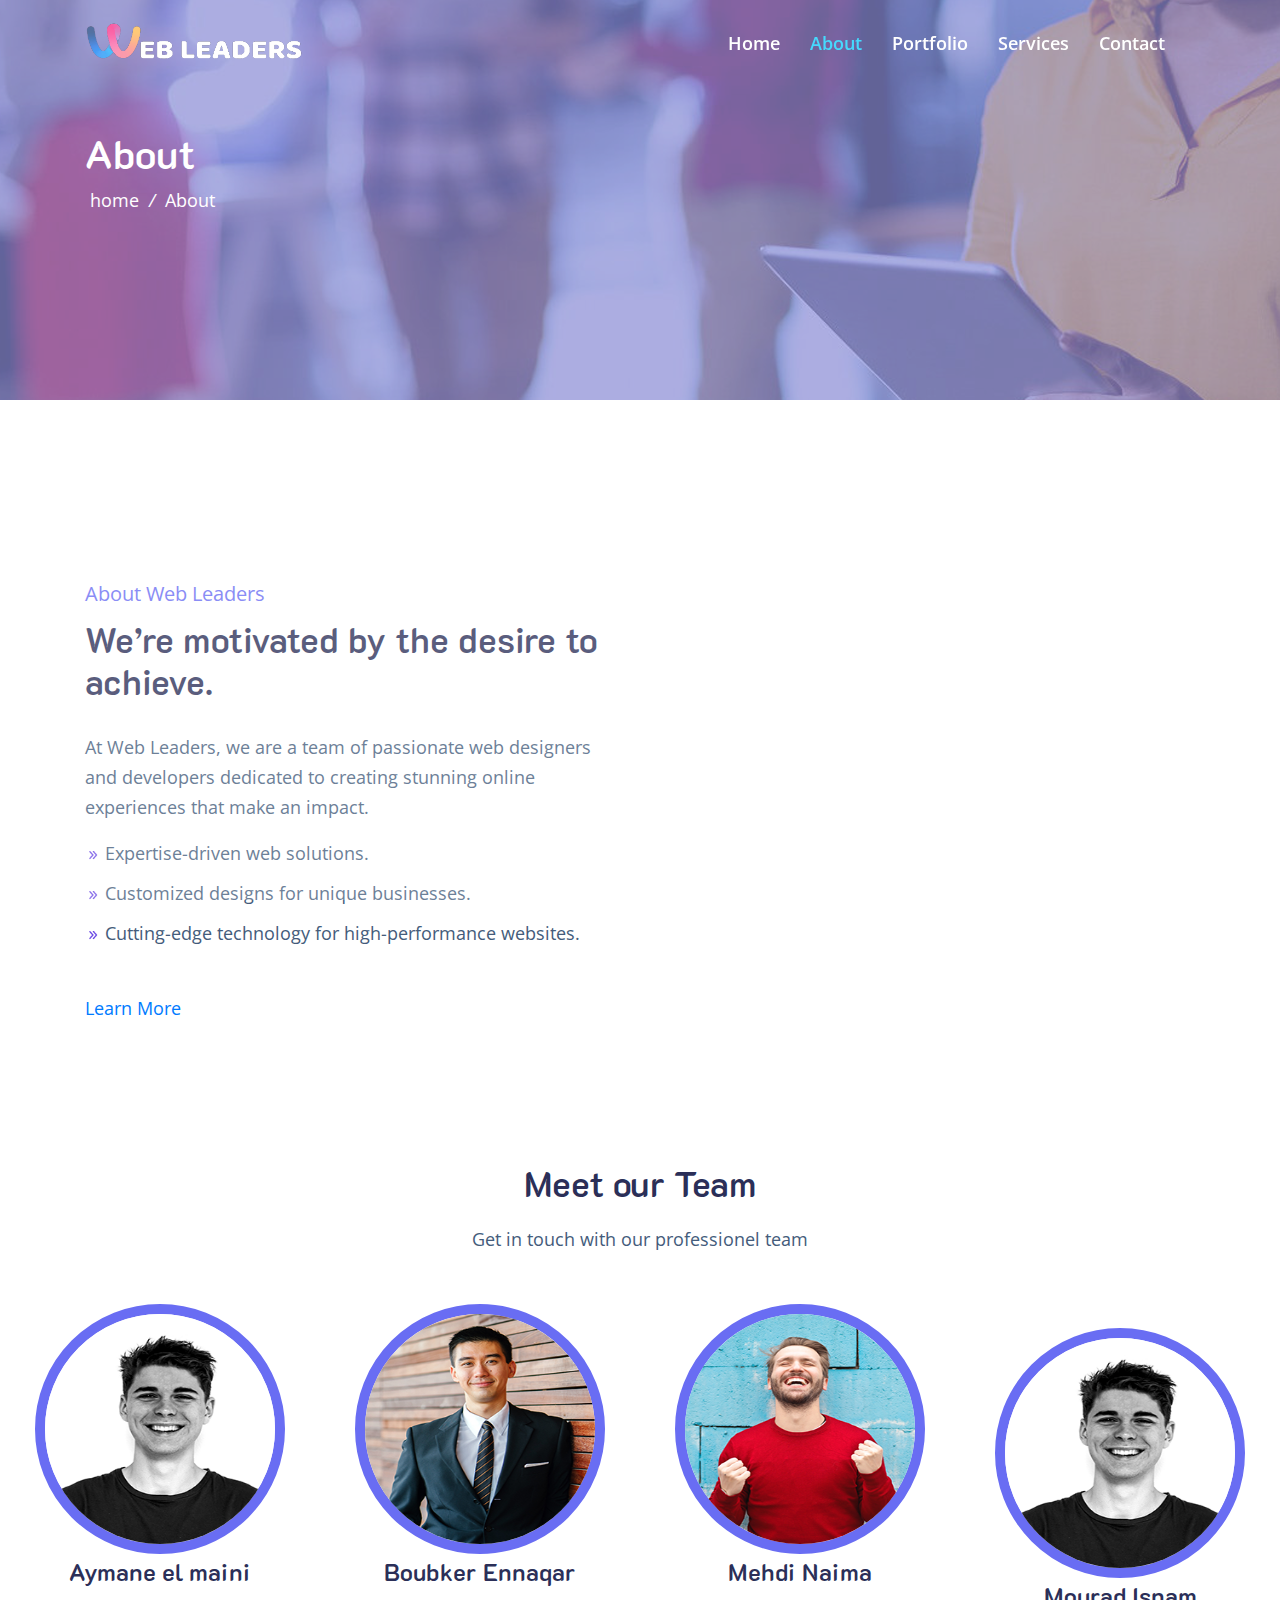
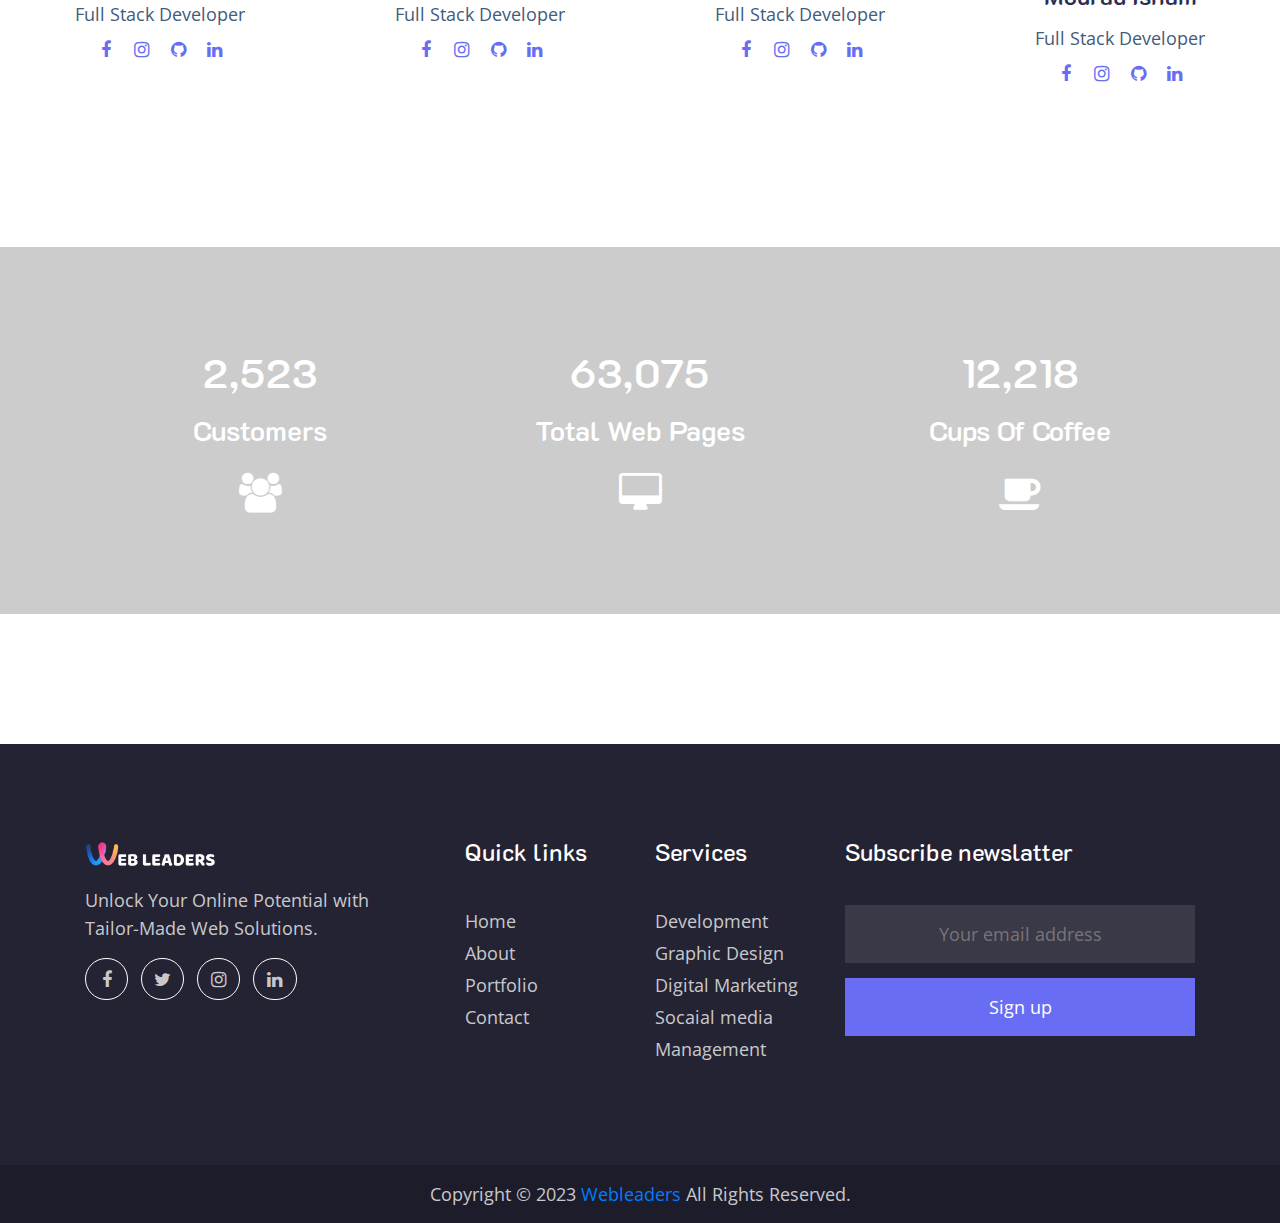
==== commit aa6b41d8: "i put the new logo on all pages, and finished up the contact page" ====
--- a/about.html
+++ b/about.html
@@ -2,7 +2,7 @@
 <html lang="zxx">
 
 
-<!-- Mirrored from themebeyond.com/html/felipa/about.html by HTTrack Website Copier/3.x [XR&CO'2014], Wed, 31 May 2023 21:00:04 GMT -->
+<!-- Mirrored from themebeyond.com/html/Web Leaders/about.html by HTTrack Website Copier/3.x [XR&CO'2014], Wed, 31 May 2023 21:00:04 GMT -->
 <head>
     <!-- Required meta tags -->
     <meta charset="utf-8">
@@ -17,7 +17,13 @@
     <link rel="stylesheet" href="css/magnific-popup.css">
     <link rel="stylesheet" href="css/color.css">
     <link rel="stylesheet" href="css/theme.css">
-    <title>Felipa - About</title>
+    <link rel="stylesheet" href="css/style.css">
+
+
+    <!-- Icons -->
+    <link href='https://unpkg.com/boxicons@2.1.4/css/boxicons.min.css' rel='stylesheet'>
+
+   <title>Web Leaders - About</title>
 </head>
 
 <body>
@@ -33,10 +39,10 @@
     <nav class="navbar navbar-expand-lg fixed-top">
         <div class="container">
             <a href="index.html" class="custom-logo-link">
-                <img src="images/logo-white.png" alt="logo">
+                <img src="images/new-logo.png" alt="logo"  alt="logo">
             </a>
             <a class="sticky-logo" rel="home" href="index.html">
-                <img src="images/logo-color.png" alt="felipa">
+                <img src="images/color-logo.png" alt="Web Leaders">
             </a>
             <button class="navbar-toggler" type="button" data-toggle="collapse" data-target="#navbarNav" aria-controls="navbarNav" aria-expanded="false" aria-label="Toggle navigation">
                 <span class="navbar-toggler-icon"></span>
@@ -52,14 +58,8 @@
                     <li class="nav-item">
                         <a class="nav-link" href="portfolio.html">Portfolio</a>
                     </li>
-                    <li class="nav-item dropdown">
-                        <a class="nav-link dropdown-toggle" href="#" id="pageMenu" data-toggle="dropdown">
-                            Blog
-                        </a>
-                        <div class="dropdown-menu" aria-labelledby="pageMenu">
-                            <a class="dropdown-item" href="blog.html">Blog List</a>
-                            <a class="dropdown-item" href="single.html">Single</a>
-                        </div>
+                    <li class="nav-item">
+                        <a class="nav-link" href="Services.html">Services</a>
                     </li>
                     <li class="nav-item">
                         <a class="nav-link" href="contact.html">Contact</a>
@@ -93,28 +93,121 @@
             <div class="col-sm-12 col-lg-6">
                 <div class="space d-none d-md-none d-xl-block d-sm-block" style="height: 50px"></div>
                 <div class="section-title color" style="text-align: left">
-                    <span>About felipa</span>
+                    <span>About Web Leaders</span>
                     <h1>We’re motivated by the desire to achieve.</h1>
                 </div>
                 <div class="space" style="height: 20px"></div>
                 <div class="elementor-text-editor">
-                    <p>Ponsectetur adipisicing elit, sed do eiusmod tempor incididunt ut labore et dolore magna aliqua. Ut enim ad minim veniam quis exercitation.</p>
+                    <p>At Web Leaders, we are a team of passionate web designers and developers dedicated to creating stunning online experiences that make an impact.</p>
                     <ul>
-                        <li>Best digital service provider site lorem dum adipisici</li>
-                        <li>Bonsectetur adipisicing elit, sed do eiusmod tempor</li>
-                        <li>Mempor incididunt ut labore et dolore magna aliqua.</li>
+                        <li>Expertise-driven web solutions.</li>
+                        <li>Customized designs for unique businesses.</li>
+                        <li>Cutting-edge technology for high-performance websites.</li>
                     </ul>
                 </div>
                 <div class="space" style="height: 30px"></div>
-                <div class="felipa-btn">
+                <div class="Web Leaders-btn">
                     <a href="#">Learn More</a>
                 </div>
-            </div>
+            </div>            
             <div class="col-sm-12 col-lg-6 d-none d-xl-block d-lg-block">
-                <img class="img-fluid" src="images/img-1.png" alt="">
+                <img class="img-fluid" src="images/team-1.jpg" alt="">
             </div>
         </div>
     </div>
+    <div class="space" style="height: 130px"></div>
+    <section class="team-members">
+        <div class="section-title">
+            <h1 class="sous-title">Meet our Team</h1>
+        </div>
+        <p class="description">Get in touch with our professionel team</p>
+
+        <div class="happy-team">
+        <!-- aymane -->
+        <div class="team-card">
+            <div class="team-img">
+                <img src="images/team1.png" alt="">
+            </div>
+            <div class="team-details">
+                <h4 class="team-name">Aymane el maini</h4>
+                <span class="job-title">Full Stack Developer</span>
+
+                <div class="social-media">
+                    <ul class="list-inline">
+                        <li class="list-inline-item"><a href="#"><i class="fa-fw fa fa-facebook"></i></a></li>
+                        <li class="list-inline-item"><a href="#"><i class="fa-fw fa fa-instagram"></i></a></li>
+                        <li class="list-inline-item"><a href="#"><i class="fa-fw fa fa-github"></i></a></li>
+                        <li class="list-inline-item"><a href="#"><i class="fa-fw fa fa-linkedin"></i></a></li>
+                    </ul>
+                </div>
+            </div>
+        </div>
+
+        <!-- boubker -->
+        <div class="team-card">
+            <div class="team-img">
+                <img src="images/team2.png" alt="">
+            </div>
+            <div class="team-details">
+                <h4 class="team-name">Boubker Ennaqar</h4>
+                <span class="job-title">Full Stack Developer</span>
+
+                <div class="social-media">
+                    <ul class="list-inline">
+                        <li class="list-inline-item"><a href="#"><i class="fa-fw fa fa-facebook"></i></a></li>
+                        <li class="list-inline-item"><a href="#"><i class="fa-fw fa fa-instagram"></i></a></li>
+                        <li class="list-inline-item"><a href="#"><i class="fa-fw fa fa-github"></i></a></li>
+                        <li class="list-inline-item"><a href="#"><i class="fa-fw fa fa-linkedin"></i></a></li>
+                    </ul>
+                </div>
+            </div>
+        </div>
+
+        <!-- mehdi -->
+
+        <div class="team-card">
+            <div class="team-img">
+                <img src="images/team3.png" alt="">
+            </div>
+            <div class="team-details">
+                <h4 class="team-name">Mehdi Naima</h4>
+                <span class="job-title">Full Stack Developer</span>
+
+                <div class="social-media">
+                    <ul class="list-inline">
+                        <li class="list-inline-item"><a href="#"><i class="fa-fw fa fa-facebook"></i></a></li>
+                        <li class="list-inline-item"><a href="#"><i class="fa-fw fa fa-instagram"></i></a></li>
+                        <li class="list-inline-item"><a href="#"><i class="fa-fw fa fa-github"></i></a></li>
+                        <li class="list-inline-item"><a href="#"><i class="fa-fw fa fa-linkedin"></i></a></li>
+                    </ul>
+                </div>
+            </div>
+        </div>
+
+        <!-- mourad -->
+
+        <div class="team-card mt-5">
+            <div class="team-img">
+                <img src="images/team1.png" alt="">
+            </div>
+            <div class="team-details">
+                <h4 class="team-name"> Mourad Isnam </h4>
+                <span class="job-title">Full Stack Developer</span>
+
+                <div class="social-media">
+                    <ul class="list-inline">
+                        <li class="list-inline-item"><a href="#"><i class="fa-fw fa fa-facebook"></i></a></li>
+                        <li class="list-inline-item"><a href="#"><i class="fa-fw fa fa-instagram"></i></a></li>
+                        <li class="list-inline-item"><a href="#"><i class="fa-fw fa fa-github"></i></a></li>
+                        <li class="list-inline-item"><a href="#"><i class="fa-fw fa fa-linkedin"></i></a></li>
+                    </ul>
+                </div>
+            </div>
+        </div>
+    </div>
+
+
+    </section>
     <div class="space" style="height: 130px"></div>
     <section class="home-counter">
         <div class="container">
@@ -137,43 +230,21 @@
               </div>
         </div>
     </section>
-    <div class="space" style="height: 100px"></div>
-    <div class="container">
-        <div class="row">
-            <div class="col-sm-12 col-lg-6">
-                <img class="img-fluid" src="images/img-2.png" alt="">
-            </div>
-            <div class="col-sm-12 col-lg-5 offset-lg-1">
-                <div class="section-title color" style="text-align: left">
-                    <span>About felipa</span>
-                    <h1>We’re motivated by the desire to achieve.</h1>
-                </div>
-                <div class="space" style="height: 20px"></div>
-                <div class="elementor-text-editor">
-                    <p>Monsectetur adipisicing elit, sed do eiusmod tempor incididunt ut labore et dolore magna aliqua. Ut enim ad minim veniaexercitation.Lorem ipsum dolor sit amet consectetur.</p>
-                    <p>adipisicing elit, sed do eiusmod tempor incididunt ut labore et dolore magna aliqua. Ut enim ad minim veniam, quis exercitation.Lorem ipsum dolor sit amet, consectetur adipisicing elit, sed do eiusmod tempor incididunt</p>
-                </div>
-                <div class="space" style="height: 30px"></div>
-                <div class="felipa-btn">
-                    <a href="#">Learn More</a>
-                </div>
-            </div>
-        </div>
-    </div>
+    
     <div class="space" style="height: 130px"></div>
-    <footer>
+      <footer>
         <div class="site-footer">
             <div class="container">
                 <div class="row">
                     <div id="text-8" class="col-sm-6 col-xl-4 footer-widget">
                         <div class="textwidget">
-                            <p><img class="img-fluid" width="135" height="auto" src="images/logo-white.png" alt="img"></p>
-                            <p>Lorem ipsum dolor sit amet, cons ec te tur adipiscing elit, sed do eiu s mod tempor magna.</p>
+                            <p><img class="img-fluid" width="135" height="auto" src="images/new-logo.png" alt="logo"  alt="img"></p>
+                            <p>Unlock Your Online Potential with <br>  Tailor-Made Web Solutions.</p>
                             <div class="footer-social">
                                 <ul class="list-inline">
                                     <li class="list-inline-item"><a href="#"><i class="fa-fw fa fa-facebook"></i></a></li>
                                     <li class="list-inline-item"><a href="#"><i class="fa-fw fa fa-twitter"></i></a></li>
-                                    <li class="list-inline-item"><a href="#"><i class="fa-fw fa fa-dribbble"></i></a></li>
+                                    <li class="list-inline-item"><a href="#"><i class="fa-fw fa fa-instagram"></i></a></li>
                                     <li class="list-inline-item"><a href="#"><i class="fa-fw fa fa-linkedin"></i></a></li>
                                 </ul>
                             </div>
@@ -183,10 +254,10 @@
                         <h3 class="widget-title">Quick links</h3>
                         <div class="menu-usefull-link-container">
                             <ul id="menu-usefull-link" class="menu">
-                                <li class="menu-item"><a href="#">Digital marketing</a></li>
-                                <li class="menu-item"><a href="#">Search engine</a></li>
-                                <li class="menu-item"><a href="#">Optimization</a></li>
-                                <li class="menu-item"><a href="#">Pay per click</a></li>
+                                <li class="menu-item"><a href="#">Home</a></li>
+                                <li class="menu-item"><a href="#">About</a></li>
+                                <li class="menu-item"><a href="#">Portfolio</a></li>
+                                <li class="menu-item"><a href="#">Contact</a></li>
                             </ul>
                         </div>
                     </div>
@@ -194,10 +265,10 @@
                         <h3 class="widget-title">Services</h3>
                         <div class="menu-service-container">
                             <ul id="menu-service" class="menu">
-                                <li class="menu-item"><a href="#">Digital marketing</a></li>
-                                <li class="menu-item"><a href="#">pay per click</a></li>
-                                <li class="menu-item"><a href="#">Lorem dummy</a></li>
-                                <li class="menu-item"><a href="#">Socaial media</a></li>
+                                <li class="menu-item"><a href="#">Development</a></li>
+                                <li class="menu-item"><a href="#">Graphic Design</a></li>
+                                <li class="menu-item"><a href="#">Digital Marketing</a></li>
+                                <li class="menu-item"><a href="#">Socaial media Management</a></li>
                             </ul>
                         </div>
                     </div>
@@ -215,7 +286,7 @@
         </div>
         <div class="footer-copyright">
             <p>
-                Copyright © 2019 felipa All Rights Reserved. </p>
+                Copyright © 2023 <a href="index.html"> Webleaders</a> All Rights Reserved. </p>
         </div>
     </footer>
     <div id="backtotop"><i class="arrow_up"></i></div>
@@ -233,5 +304,5 @@
 </body>
 
 
-<!-- Mirrored from themebeyond.com/html/felipa/about.html by HTTrack Website Copier/3.x [XR&CO'2014], Wed, 31 May 2023 21:00:05 GMT -->
+<!-- Mirrored from themebeyond.com/html/Web Leaders/about.html by HTTrack Website Copier/3.x [XR&CO'2014], Wed, 31 May 2023 21:00:05 GMT -->
 </html>--- a/css/color.css
+++ b/css/color.css
@@ -16,7 +16,7 @@
 .seo-form input[type=submit],
 .portfolio-sec .prevPortfolio,
 .single_item_content,
-.felipa-btn input,
+.Web Leaders-btn input,
 .blog-item-shape:hover .blog-item-shape-content,
 .dropdown-item.active,
 .portfolio-filter li.select-cat,
@@ -27,7 +27,7 @@
 .dropdown-item:focus,
 .dropdown-item:hover,
 .navbar .dropdown .current-menu-item a,
-.felipa-btn a,
+.Web Leaders-btn a,
 .single_item_content,
 .comment-form button,
 .wp-block-button__link,
--- a/css/theme.css
+++ b/css/theme.css
@@ -18,7 +18,7 @@
   15 Widget
   16 Footer
 */
-@import url('http://fonts.googleapis.com/css?family=K2D:100,200,300,400,500,600,700,800|Open+Sans:300,400,600,700,800');
+@import url('http://fonts.googleapis.com/css?family=K2D:10.custom-logo-link img, .sticky-logo img0,200,300,400,500,600,700,800|Open+Sans:300,400,600,700,800');
 body {
     line-height: 28px;
     font-family: Open Sans;
@@ -377,8 +377,9 @@
 }
 .custom-logo-link img,
 .sticky-logo img {
-    height: 100%;
-    width: 100px;
+    height: 45px;
+    width: 100%;
+    margin-right: 20px;
 }
 .sticky-logo {
     display: none;
@@ -760,8 +761,8 @@
 /***************************
         Button
 ****************************/
-.felipa-btn a,
-.felipa-btn input {
+.Web Leaders-btn a,
+.Web Leaders-btn input {
     color: #fff;
     padding: 10px 30px;
     border-radius: 3px;
@@ -773,8 +774,8 @@
 }
 
 .footer-call-to-action a:hover,
-.felipa-btn input:hover,
-.felipa-btn a:hover {
+.Web Leaders-btn input:hover,
+.Web Leaders-btn a:hover {
     -webkit-transition: 0.3s;
     -o-transition: 0.3s;
     transition: 0.3s;
@@ -1625,23 +1626,23 @@
     cursor: pointer;
 }
 
-.widget.widget_felipa_recent_post img {
+.widget.widget_Web Leaders_recent_post img {
     float: left;
     margin-right: 15px;
 }
 
 
-.widget.widget_felipa_recent_post ul li:not(:last-child) {
+.widget.widget_Web Leaders_recent_post ul li:not(:last-child) {
     margin-bottom: 25px;
 }
-.widget.widget_felipa_recent_post ul li a {
+.widget.widget_Web Leaders_recent_post ul li a {
     line-height: 20px;
     overflow: hidden;
     display: inline-block;
     color: #1e0e6a;
 }
 
-.widget.widget_felipa_recent_post p {
+.widget.widget_Web Leaders_recent_post p {
     margin-bottom: 0;
     line-height: 22px;
     font-size: 16px;
@@ -1674,7 +1675,7 @@
     float: right;
 }
 
-.widget.widget_felipa_recent_post span {
+.widget.widget_Web Leaders_recent_post span {
     color: #666666;
     font-size: 14px;
     float: left;
@@ -1717,7 +1718,7 @@
     border: none;
 }
 
-.contact-form .felipa-btn input {
+.contact-form .Web Leaders-btn input {
     border: none;
 }
 
@@ -2543,7 +2544,7 @@
         margin-bottom: 0;
     }
 
-    .widget_felipa_recent_post {
+    .widget_Web Leaders_recent_post {
         margin-top: 100px;
     }
 
--- a/css/style.css
+++ b/css/style.css
@@ -0,0 +1,97 @@
+.team-members .section-title{
+  display: flex;
+  justify-content: center;
+}
+.description{
+  display: flex;
+  justify-content: center;
+  line-height: 50px;
+}
+.happy-team{
+  display: flex;
+  justify-content: space-around;
+  align-items: center;
+}
+.team-img img{
+  border: 10px solid #696df3;
+  width: 250px;
+  height: 250px;
+  border-radius: 50%;
+}
+.team-name{
+  line-height: 35px;
+  display: flex;
+  align-items: center;
+  justify-content: center;
+}
+.team-card .team-details{
+  line-height: 35px;
+}
+.job-title{
+  display: flex;
+  align-items: center;
+  justify-content: center;
+}
+.social-media{
+  display: flex;
+  align-items: center;
+  justify-content: center;
+}
+.social-media ul li i{
+  color: #696df3;
+}
+.social-media ul li i:hover{
+  color: #007bff;
+  transition: 0.5s;
+}
+.details-button button{
+  background-color: #696df3;
+  color: #fff;
+  font-weight: 600;
+  width: 150px;
+  height: 40px;
+  border: none;
+  border-radius: 40px;
+  margin-top: 30px;
+}
+
+.details-button button:hover{
+  color: #696df3;
+  background-color: #fff;
+  transition: 0.5s;
+  margin-top: 3px;
+}
+.service-item img{
+  color: #696df3;
+}
+.who-are h2{
+  display: flex;
+  justify-content: start;
+  color: #696df3;
+  font-size: 50px;
+  font-weight: 600;
+  margin-bottom: 3rem;
+}
+.introduction{
+  border: 2px solid #696df3;
+  margin: 3rem 16rem 3rem 16rem;
+  border-radius: 15px;
+  padding: 3rem;
+}
+.felipa-btn input {
+  background: #696df3;
+  border: none;
+  border-radius: 50px;
+  width: 150px;
+  height: 45px;
+  color: #fff;
+  font-size: 18px;
+  font-weight: 600;
+}
+.felipa-btn input:hover{
+  color: #696df3;
+  background: #fff;
+  transition: 0.5s;
+  border: 3px solid #696df3;
+  margin-bottom: 5px;
+}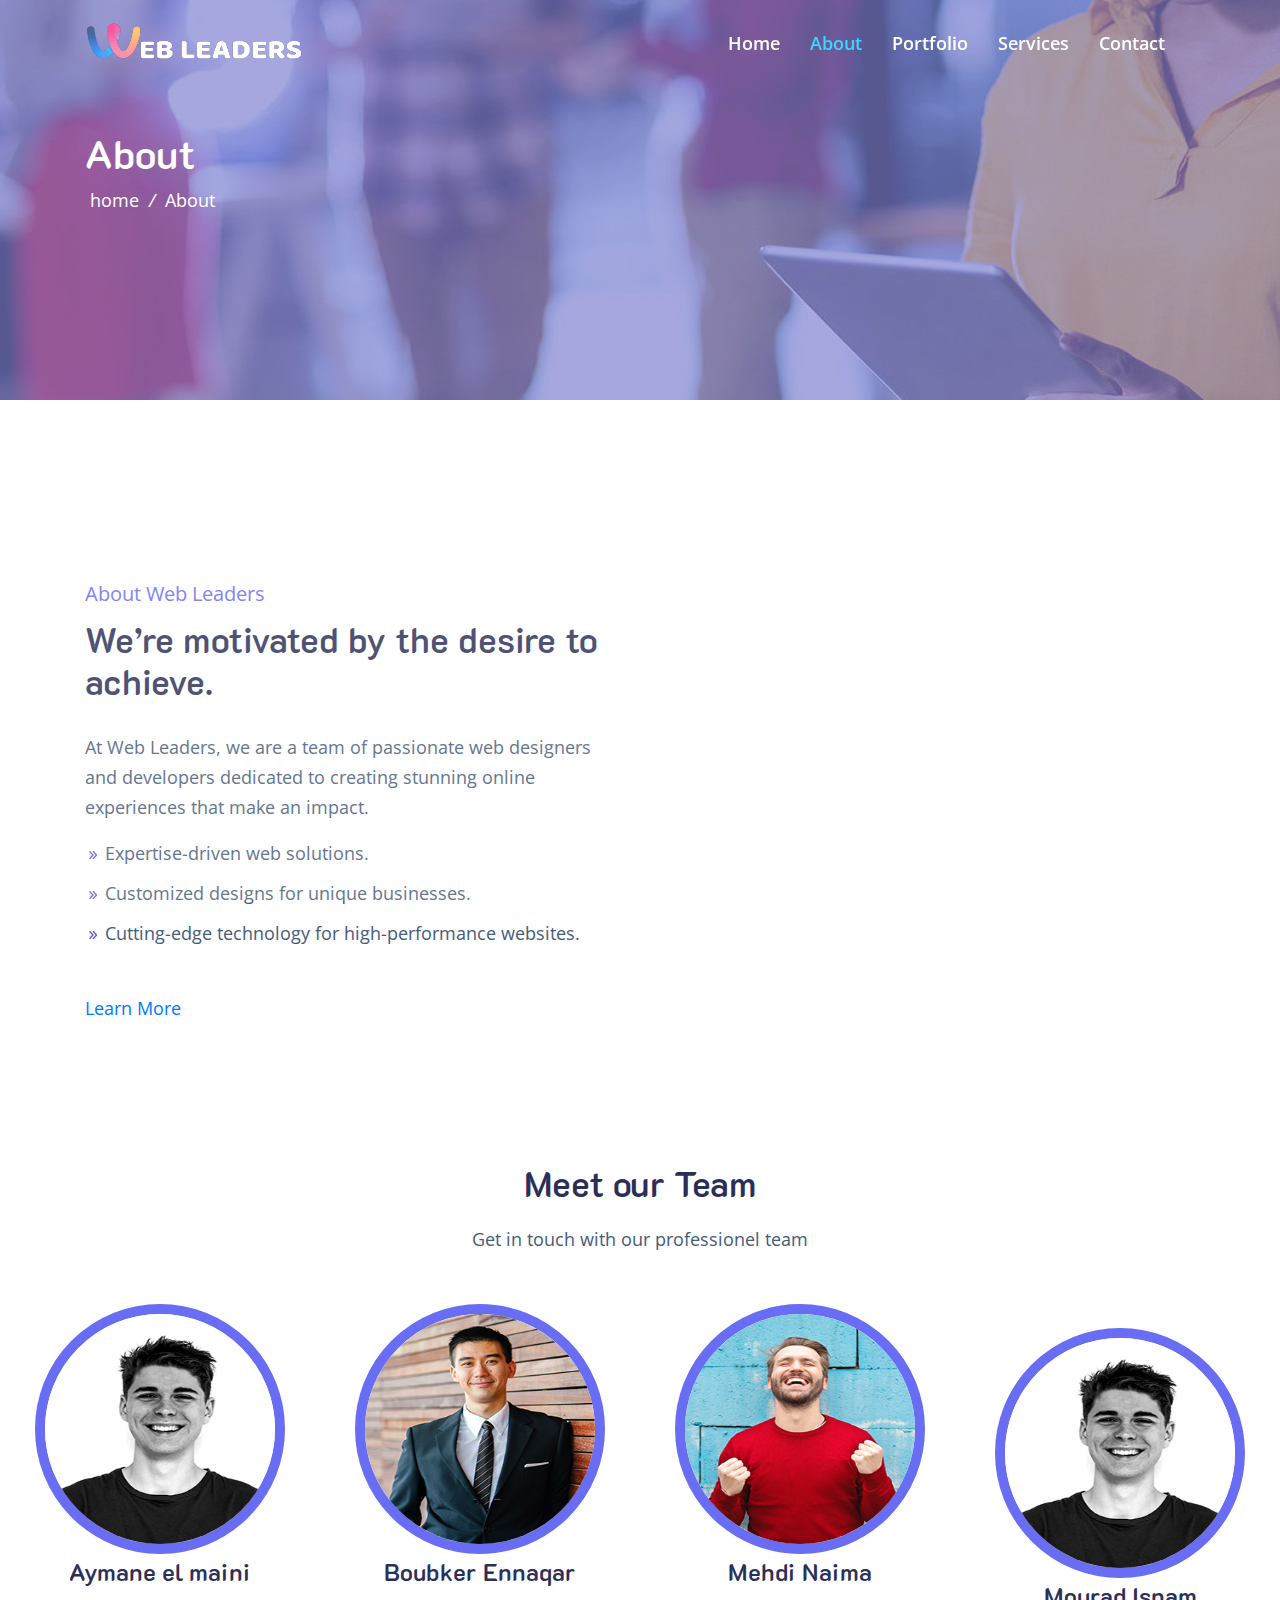
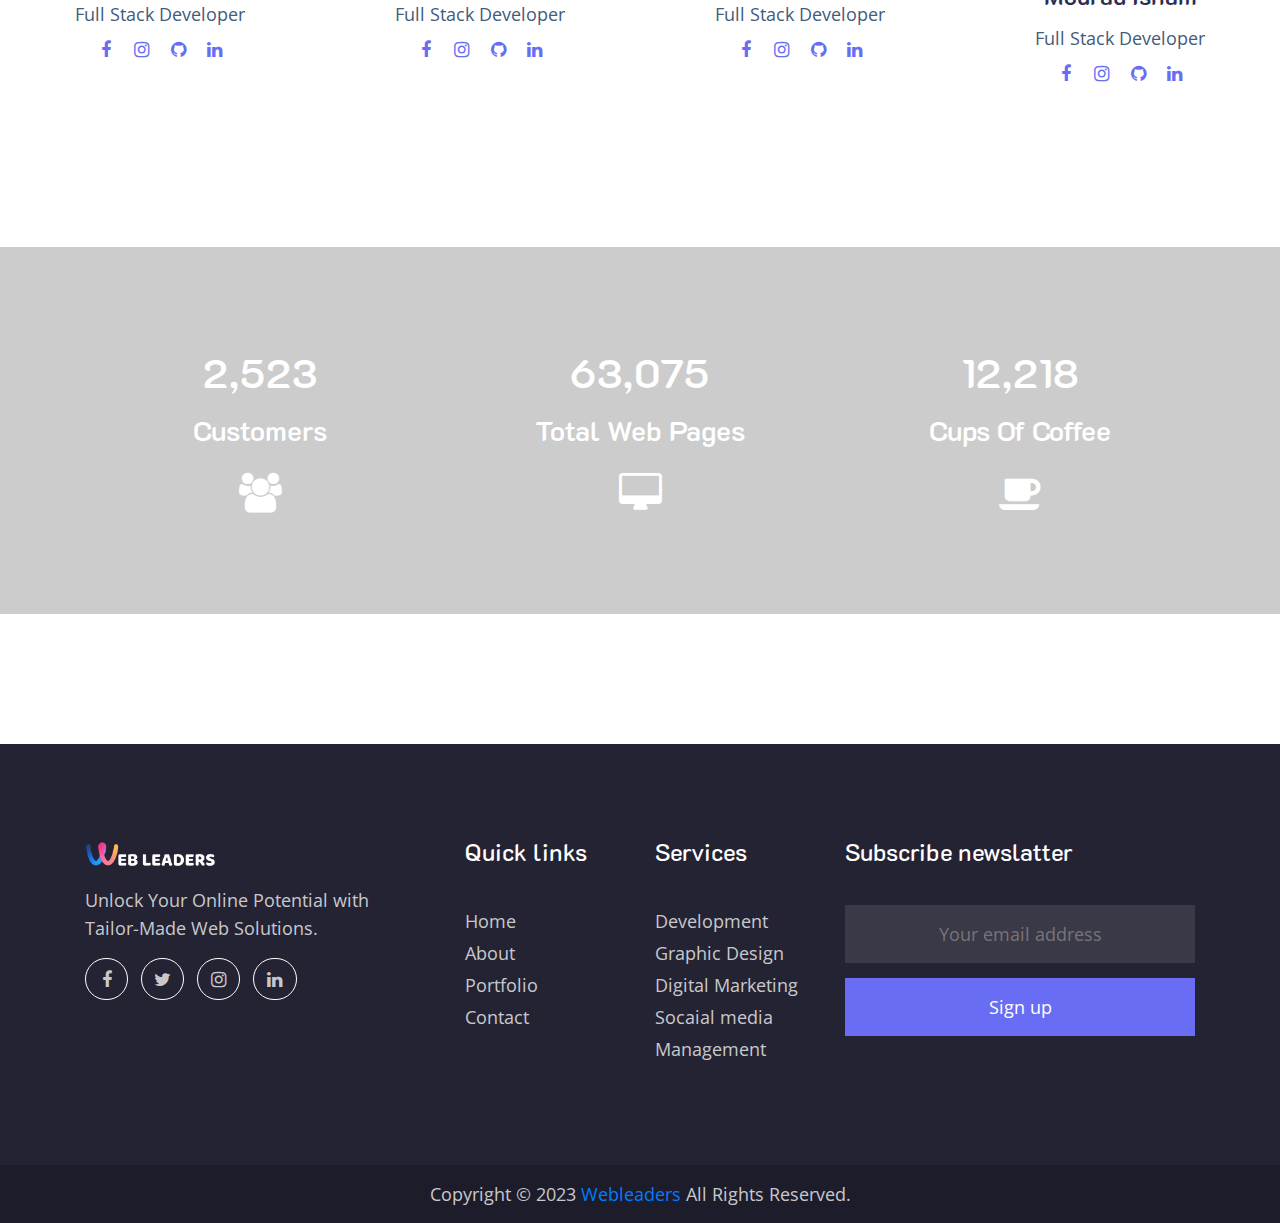
==== commit 1316d430: "> i create service page to each service 1 > but i don t finish the graphic design page" ====
--- a/about.html
+++ b/about.html
@@ -302,7 +302,4 @@
     <script src="js/jquery.magnific-popup.min.js"></script>
     <script src="js/main.js"></script>
 </body>
-
-
-<!-- Mirrored from themebeyond.com/html/Web Leaders/about.html by HTTrack Website Copier/3.x [XR&CO'2014], Wed, 31 May 2023 21:00:05 GMT -->
 </html>--- a/css/style.css
+++ b/css/style.css
@@ -94,4 +94,90 @@
   transition: 0.5s;
   border: 3px solid #696df3;
   margin-bottom: 5px;
+}
+
+.service-title h2{
+  display: flex;
+  justify-content: center;
+  font-size: 4rem;
+  margin-bottom: 3rem;
+  text-transform: capitalize;
+  line-height: 5rem;
+}
+.service-title span{
+  display: flex;
+  justify-content: center;
+}
+.img-under{
+  display: flex;
+  justify-content: center;
+}
+.img-under img{
+  align-items: center;
+  width: 500px;
+  height: 500px;
+  background-repeat: no-repeat;
+}
+.service-card{
+  display: flex;
+  align-items: center;
+  justify-content: space-between;
+  margin-bottom: 60px;
+  
+}
+.img-div img{
+  width: 500px;
+  height: 300px;
+  margin-right: 5rem;
+}
+.text-div p{
+  font-size: 18px;
+}
+.text-div h3{
+  font-size: 40px;
+  font-weight: 600;
+}
+.img-div1 img{
+  width: 500px;
+  height: 500px;
+  
+}
+.div-text{
+  margin-right: 5rem;
+}
+.collab{
+  display: flex;
+  justify-content: space-between;
+  align-items: center;
+  background-color: #696df3;
+  height: 180px;
+}
+.collab h1{
+  color: #fff;
+  margin-left: 5rem;
+  text-transform: capitalize;
+}
+.collab-btn a button{
+  display: flex;
+  align-items: center;
+  justify-content: center;
+  width: 250px;
+  height: 50px;
+  border-radius: 80px;
+  border: none;
+  color: #fff;
+  font-size: 22px;
+  background-color: #49C95A;
+  padding: 10px;
+  margin-right: 5rem;
+  margin-bottom: 20px;
+}
+.collab-btn a button:hover{
+  background-color: #00ff22;
+  transition: 0.5s;
+}
+.collab-btn a button i{
+  margin-right: 5px;
+  font-size: 30px;
+  font-weight: 600;
 }